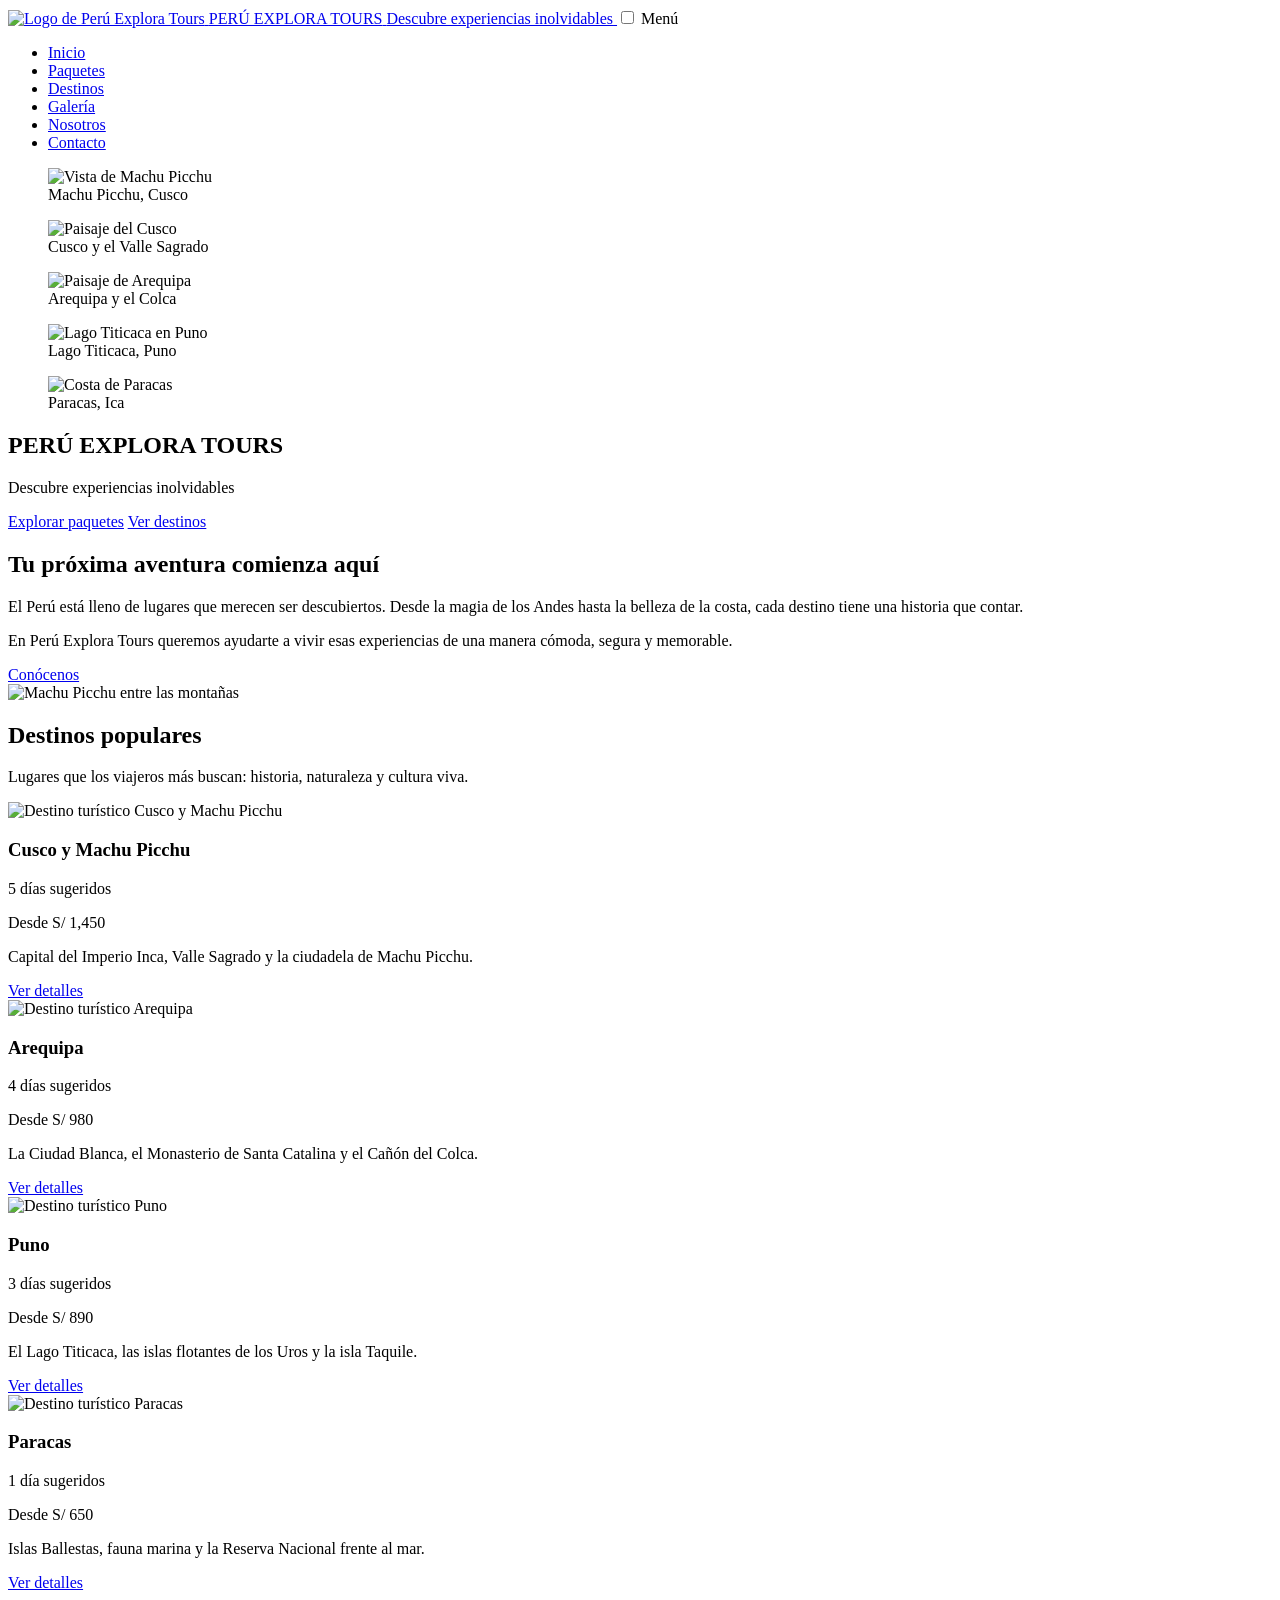
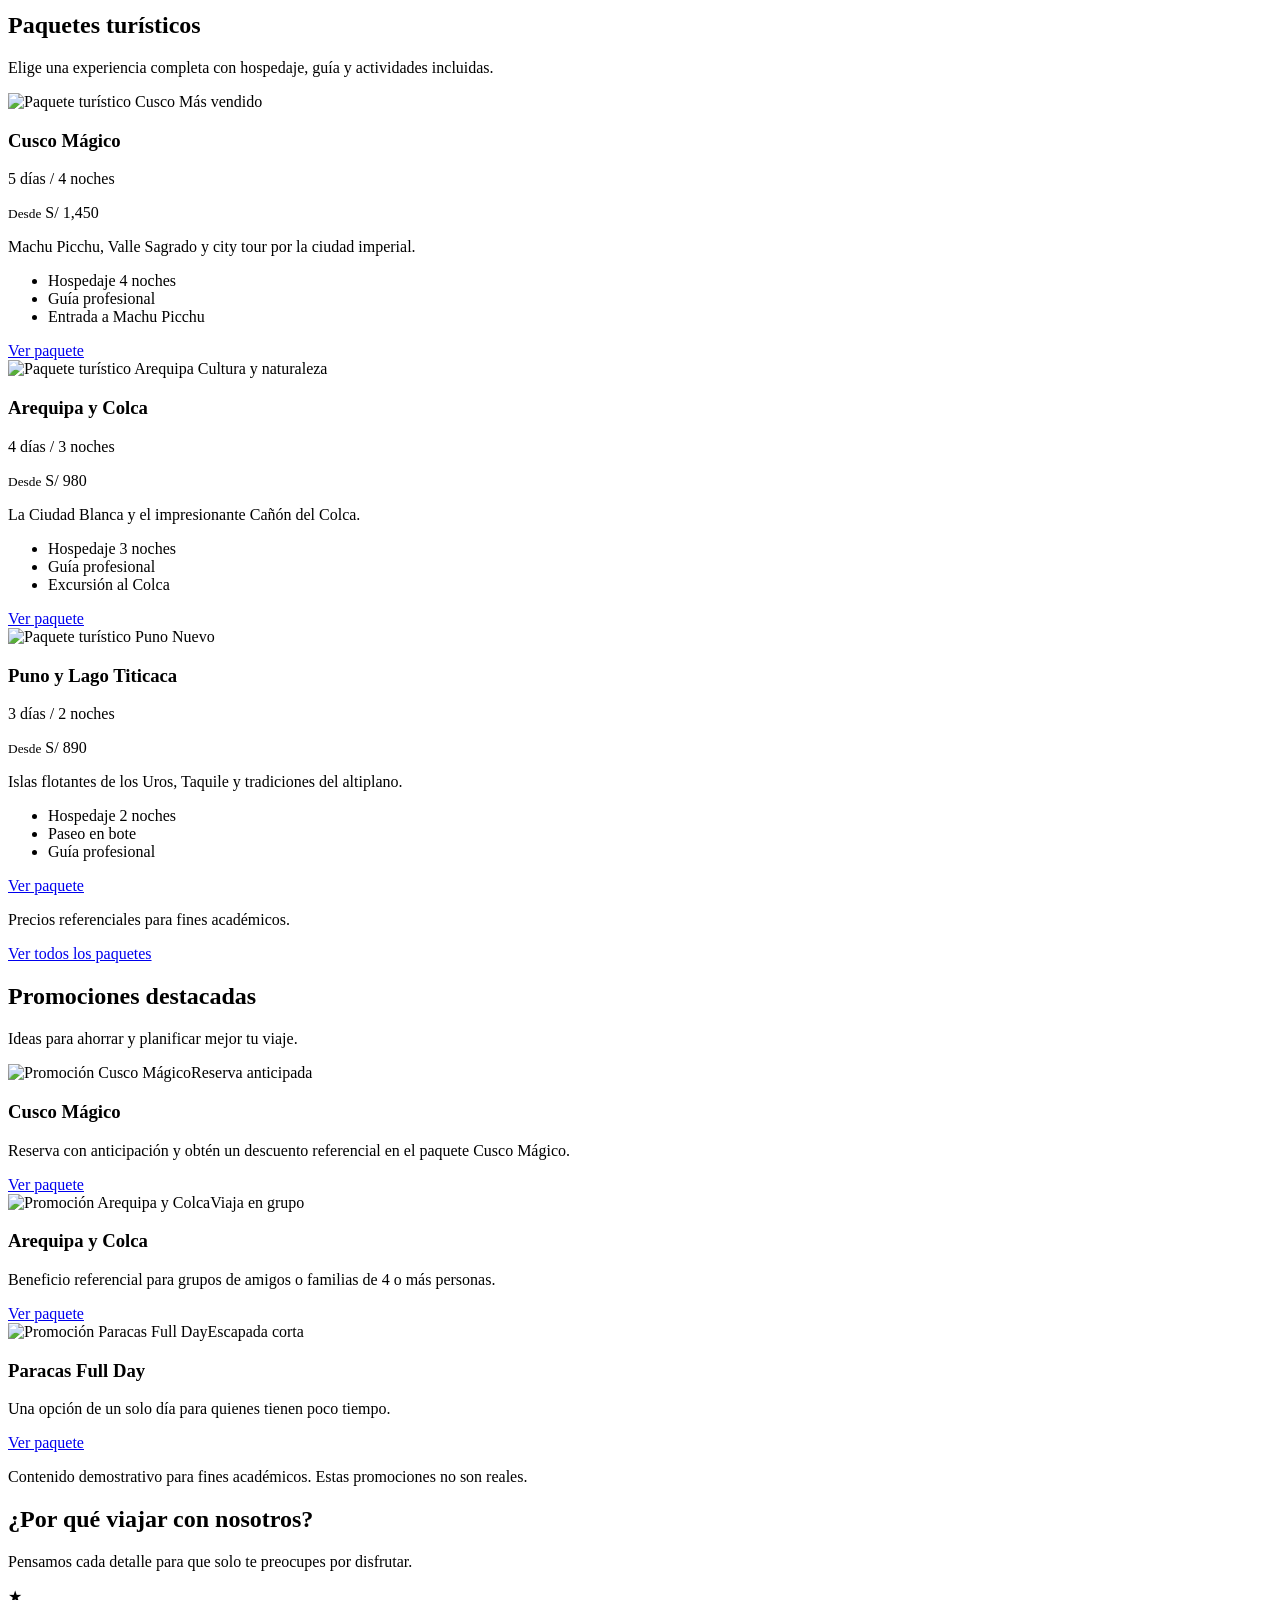
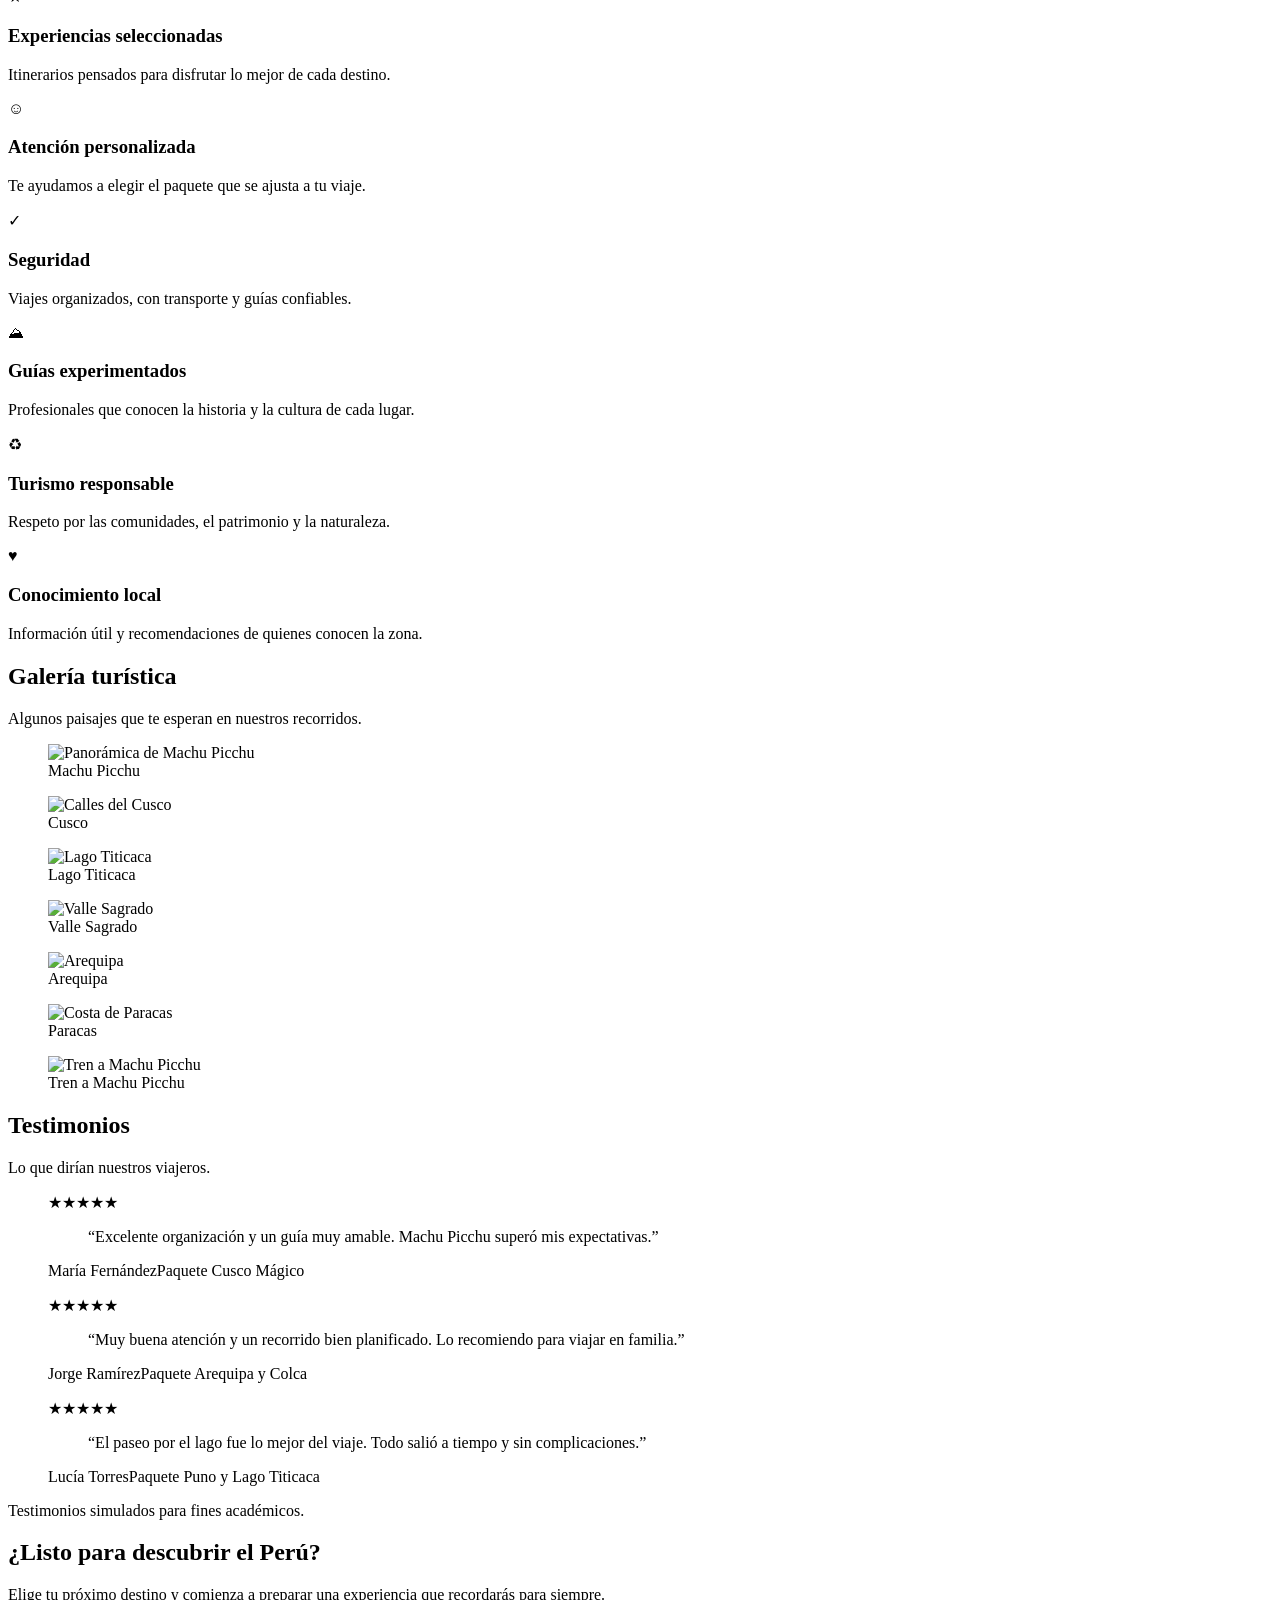
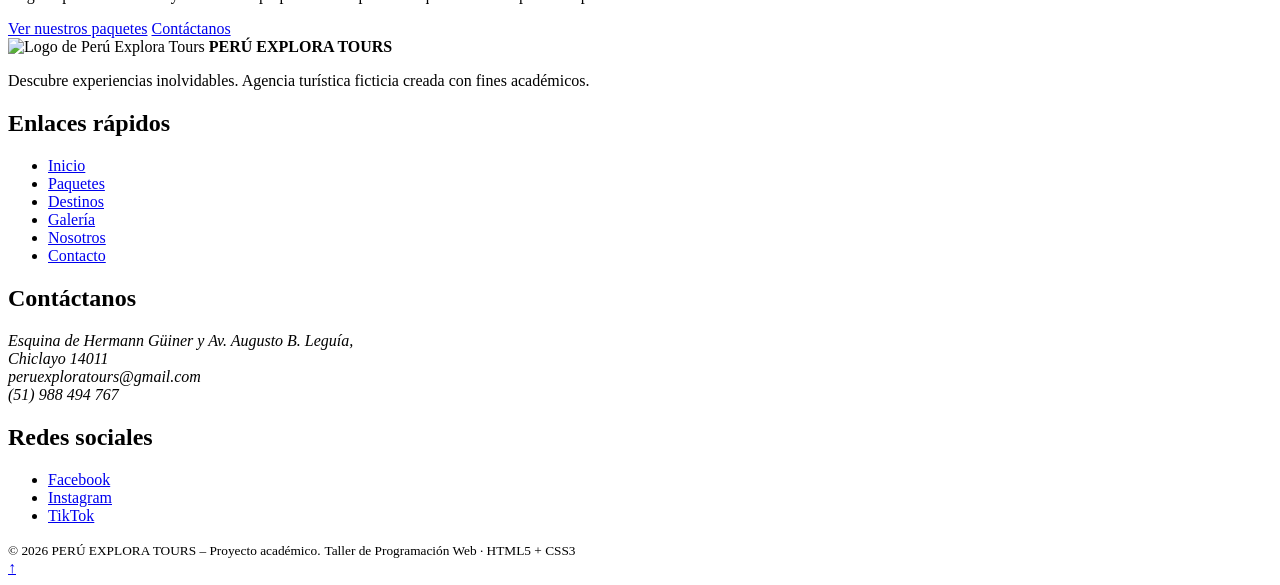
==== index.html @ a4c4a019 "Add files via upload" ====
<!DOCTYPE html>
<html lang="es">
<head>
    <meta charset="UTF-8">
    <meta name="viewport" content="width=device-width, initial-scale=1.0">
    <meta name="description" content="Perú Explora Tours - Descubre experiencias inolvidables.">
    <title>Inicio | Perú Explora Tours</title>
    <link rel="stylesheet" href="css/estilos.css">
    <script src="js/sesion.js"></script>
    <script src="js/interfaz.js"></script>
    <script src="js/slider.js" defer></script>
</head>
<body>

<header class="site-header" id="inicio">
    <div class="container header-bar">

        <a class="brand" href="index.html" aria-label="Perú Explora Tours - ir al inicio">
            <img src="images/logo.jpg" alt="Logo de Perú Explora Tours" width="58" height="58">
            <span class="brand-texto">
                <span class="brand-nombre">PERÚ EXPLORA TOURS</span>
                <span class="brand-lema">Descubre experiencias inolvidables</span>
            </span>
        </a>

        <input type="checkbox" id="menu-toggle" aria-label="Mostrar u ocultar el menú">
        <label class="menu-btn" for="menu-toggle"><span></span><span class="solo-lectores">Menú</span></label>

        <nav class="main-nav" aria-label="Navegación principal">
            <ul>
                    <li><a class="activo" href="index.html" aria-current="page">Inicio</a></li>
                    <li><a href="paquetes.html">Paquetes</a></li>
                    <li><a href="destinos.html">Destinos</a></li>
                    <li><a href="galeria.html">Galería</a></li>
                    <li><a href="nosotros.html">Nosotros</a></li>
                    <li><a href="contacto.html">Contacto</a></li>
            </ul>
        </nav>

    </div>
</header>

<main>

    <section class="slider" aria-label="Destinos turísticos del Perú">
            <figure class="slide">
                <img src="images/banner-machu-picchu.jpg" alt="Vista de Machu Picchu">
                <figcaption>Machu Picchu, Cusco</figcaption>
            </figure>
            <figure class="slide">
                <img src="images/paquete-cusco.jpg" alt="Paisaje del Cusco">
                <figcaption>Cusco y el Valle Sagrado</figcaption>
            </figure>
            <figure class="slide">
                <img src="images/paquete-arequipa.jpg" alt="Paisaje de Arequipa">
                <figcaption>Arequipa y el Colca</figcaption>
            </figure>
            <figure class="slide">
                <img src="images/paquete-puno.jpg" alt="Lago Titicaca en Puno">
                <figcaption>Lago Titicaca, Puno</figcaption>
            </figure>
            <figure class="slide">
                <img src="images/paquete-paracas.jpg" alt="Costa de Paracas">
                <figcaption>Paracas, Ica</figcaption>
            </figure>
        <div class="slider-texto">
            <h1>PERÚ EXPLORA TOURS</h1>
            <p>Descubre experiencias inolvidables</p>
            <div class="grupo-botones">
                <a class="btn" href="paquetes.html">Explorar paquetes</a>
                <a class="btn btn-claro" href="destinos.html">Ver destinos</a>
            </div>
        </div>
        <div class="puntos" aria-hidden="true"><span></span><span></span><span></span><span></span><span></span></div>
    </section>

    <section class="section section-claro">
        <div class="container intro">
            <div>
                <h2>Tu próxima aventura comienza aquí</h2>
                <p>El Perú está lleno de lugares que merecen ser descubiertos. Desde la magia de los Andes hasta la belleza de la costa, cada destino tiene una historia que contar.</p>
                <p>En Perú Explora Tours queremos ayudarte a vivir esas experiencias de una manera cómoda, segura y memorable.</p>
                <a class="btn btn-borde" href="nosotros.html">Conócenos</a>
            </div>
            <img src="images/paquete-cusco-1.jpg" alt="Machu Picchu entre las montañas" loading="lazy">
        </div>
    </section>

    <section class="section" id="destinos-populares">
        <div class="container">
            <h2 class="section-title">Destinos populares</h2>
            <p class="section-sub">Lugares que los viajeros más buscan: historia, naturaleza y cultura viva.</p>
            <div class="cards">
            <article class="card">
                <div class="card-img"><img src="images/paquete-cusco.jpg" alt="Destino turístico Cusco y Machu Picchu" loading="lazy"></div>
                <div class="card-content">
                    <h3>Cusco y Machu Picchu</h3>
                    <div class="card-datos"><span class="duracion">5 días sugeridos</span><p class="precio">Desde S/ 1,450</p></div>
                    <p>Capital del Imperio Inca, Valle Sagrado y la ciudadela de Machu Picchu.</p>
                    <a class="btn btn-borde" href="destinos.html#cusco">Ver detalles</a>
                </div>
            </article>
            <article class="card">
                <div class="card-img"><img src="images/paquete-arequipa.jpg" alt="Destino turístico Arequipa" loading="lazy"></div>
                <div class="card-content">
                    <h3>Arequipa</h3>
                    <div class="card-datos"><span class="duracion">4 días sugeridos</span><p class="precio">Desde S/ 980</p></div>
                    <p>La Ciudad Blanca, el Monasterio de Santa Catalina y el Cañón del Colca.</p>
                    <a class="btn btn-borde" href="destinos.html#arequipa">Ver detalles</a>
                </div>
            </article>
            <article class="card">
                <div class="card-img"><img src="images/paquete-puno.jpg" alt="Destino turístico Puno" loading="lazy"></div>
                <div class="card-content">
                    <h3>Puno</h3>
                    <div class="card-datos"><span class="duracion">3 días sugeridos</span><p class="precio">Desde S/ 890</p></div>
                    <p>El Lago Titicaca, las islas flotantes de los Uros y la isla Taquile.</p>
                    <a class="btn btn-borde" href="destinos.html#puno">Ver detalles</a>
                </div>
            </article>
            <article class="card">
                <div class="card-img"><img src="images/paquete-paracas.jpg" alt="Destino turístico Paracas" loading="lazy"></div>
                <div class="card-content">
                    <h3>Paracas</h3>
                    <div class="card-datos"><span class="duracion">1 día sugeridos</span><p class="precio">Desde S/ 650</p></div>
                    <p>Islas Ballestas, fauna marina y la Reserva Nacional frente al mar.</p>
                    <a class="btn btn-borde" href="destinos.html#paracas">Ver detalles</a>
                </div>
            </article>
            </div>
        </div>
    </section>

    <section class="section section-claro" id="paquetes-destacados">
        <div class="container">
            <h2 class="section-title">Paquetes turísticos</h2>
            <p class="section-sub">Elige una experiencia completa con hospedaje, guía y actividades incluidas.</p>
            <div class="cards">
            <article class="card">
                <div class="card-img">
                    <img src="images/paquete-cusco.jpg" alt="Paquete turístico Cusco" loading="lazy">
                    <span class="etiqueta">Más vendido</span>
                </div>
                <div class="card-content">
                    <h3>Cusco Mágico</h3>
                    <div class="card-datos">
                        <span class="duracion">5 días / 4 noches</span>
                        <p class="precio"><small>Desde</small> S/ 1,450</p>
                    </div>
                    <p>Machu Picchu, Valle Sagrado y city tour por la ciudad imperial.</p>
                    <ul class="servicios">
                        <li>Hospedaje 4 noches</li>
                        <li>Guía profesional</li>
                        <li>Entrada a Machu Picchu</li>
                    </ul>
                    <a class="btn" href="paquete-cusco.html">Ver paquete</a>
                </div>
            </article>
            <article class="card">
                <div class="card-img">
                    <img src="images/paquete-arequipa.jpg" alt="Paquete turístico Arequipa" loading="lazy">
                    <span class="etiqueta">Cultura y naturaleza</span>
                </div>
                <div class="card-content">
                    <h3>Arequipa y Colca</h3>
                    <div class="card-datos">
                        <span class="duracion">4 días / 3 noches</span>
                        <p class="precio"><small>Desde</small> S/ 980</p>
                    </div>
                    <p>La Ciudad Blanca y el impresionante Cañón del Colca.</p>
                    <ul class="servicios">
                        <li>Hospedaje 3 noches</li>
                        <li>Guía profesional</li>
                        <li>Excursión al Colca</li>
                    </ul>
                    <a class="btn" href="paquete-arequipa.html">Ver paquete</a>
                </div>
            </article>
            <article class="card">
                <div class="card-img">
                    <img src="images/paquete-puno.jpg" alt="Paquete turístico Puno" loading="lazy">
                    <span class="etiqueta">Nuevo</span>
                </div>
                <div class="card-content">
                    <h3>Puno y Lago Titicaca</h3>
                    <div class="card-datos">
                        <span class="duracion">3 días / 2 noches</span>
                        <p class="precio"><small>Desde</small> S/ 890</p>
                    </div>
                    <p>Islas flotantes de los Uros, Taquile y tradiciones del altiplano.</p>
                    <ul class="servicios">
                        <li>Hospedaje 2 noches</li>
                        <li>Paseo en bote</li>
                        <li>Guía profesional</li>
                    </ul>
                    <a class="btn" href="paquete-puno.html">Ver paquete</a>
                </div>
            </article>
            </div>
            <p class="aviso">Precios referenciales para fines académicos.</p>
            <p class="centrado"><a class="btn" href="paquetes.html">Ver todos los paquetes</a></p>
        </div>
    </section>

    <section class="section section-crema" id="promociones">
        <div class="container">
            <h2 class="section-title">Promociones destacadas</h2>
            <p class="section-sub">Ideas para ahorrar y planificar mejor tu viaje.</p>
            <div class="cards">
            <article class="card">
                <div class="card-img"><img src="images/paquete-cusco.jpg" alt="Promoción Cusco Mágico" loading="lazy"><span class="etiqueta">Reserva anticipada</span></div>
                <div class="card-content">
                    <h3>Cusco Mágico</h3>
                    <p>Reserva con anticipación y obtén un descuento referencial en el paquete Cusco Mágico.</p>
                    <a class="btn btn-borde" href="paquete-cusco.html">Ver paquete</a>
                </div>
            </article>
            <article class="card">
                <div class="card-img"><img src="images/paquete-arequipa.jpg" alt="Promoción Arequipa y Colca" loading="lazy"><span class="etiqueta">Viaja en grupo</span></div>
                <div class="card-content">
                    <h3>Arequipa y Colca</h3>
                    <p>Beneficio referencial para grupos de amigos o familias de 4 o más personas.</p>
                    <a class="btn btn-borde" href="paquete-arequipa.html">Ver paquete</a>
                </div>
            </article>
            <article class="card">
                <div class="card-img"><img src="images/paquete-paracas.jpg" alt="Promoción Paracas Full Day" loading="lazy"><span class="etiqueta">Escapada corta</span></div>
                <div class="card-content">
                    <h3>Paracas Full Day</h3>
                    <p>Una opción de un solo día para quienes tienen poco tiempo.</p>
                    <a class="btn btn-borde" href="paquete-paracas.html">Ver paquete</a>
                </div>
            </article>
            </div>
            <p class="aviso">Contenido demostrativo para fines académicos. Estas promociones no son reales.</p>
        </div>
    </section>

    <section class="section" id="beneficios">
        <div class="container">
            <h2 class="section-title">¿Por qué viajar con nosotros?</h2>
            <p class="section-sub">Pensamos cada detalle para que solo te preocupes por disfrutar.</p>
            <div class="beneficios">
            <article class="beneficio">
                <div class="beneficio-icono" aria-hidden="true">★</div>
                <h3>Experiencias seleccionadas</h3>
                <p>Itinerarios pensados para disfrutar lo mejor de cada destino.</p>
            </article>
            <article class="beneficio">
                <div class="beneficio-icono" aria-hidden="true">☺</div>
                <h3>Atención personalizada</h3>
                <p>Te ayudamos a elegir el paquete que se ajusta a tu viaje.</p>
            </article>
            <article class="beneficio">
                <div class="beneficio-icono" aria-hidden="true">✓</div>
                <h3>Seguridad</h3>
                <p>Viajes organizados, con transporte y guías confiables.</p>
            </article>
            <article class="beneficio">
                <div class="beneficio-icono" aria-hidden="true">⛰</div>
                <h3>Guías experimentados</h3>
                <p>Profesionales que conocen la historia y la cultura de cada lugar.</p>
            </article>
            <article class="beneficio">
                <div class="beneficio-icono" aria-hidden="true">♻</div>
                <h3>Turismo responsable</h3>
                <p>Respeto por las comunidades, el patrimonio y la naturaleza.</p>
            </article>
            <article class="beneficio">
                <div class="beneficio-icono" aria-hidden="true">♥</div>
                <h3>Conocimiento local</h3>
                <p>Información útil y recomendaciones de quienes conocen la zona.</p>
            </article>
            </div>
        </div>
    </section>

    <section class="section section-claro" id="galeria">
        <div class="container">
            <h2 class="section-title">Galería turística</h2>
            <p class="section-sub">Algunos paisajes que te esperan en nuestros recorridos.</p>
            <div class="galeria">
            <figure class="grande">
                <img src="images/banner-machu-picchu.jpg" alt="Panorámica de Machu Picchu" loading="lazy">
                <figcaption>Machu Picchu</figcaption>
            </figure>
            <figure>
                <img src="images/paquete-cusco-2.jpg" alt="Calles del Cusco" loading="lazy">
                <figcaption>Cusco</figcaption>
            </figure>
            <figure>
                <img src="images/paquete-puno.jpg" alt="Lago Titicaca" loading="lazy">
                <figcaption>Lago Titicaca</figcaption>
            </figure>
            <figure>
                <img src="images/paquete-cusco-3.jpg" alt="Valle Sagrado" loading="lazy">
                <figcaption>Valle Sagrado</figcaption>
            </figure>
            <figure>
                <img src="images/paquete-arequipa.jpg" alt="Arequipa" loading="lazy">
                <figcaption>Arequipa</figcaption>
            </figure>
            <figure>
                <img src="images/paquete-paracas.jpg" alt="Costa de Paracas" loading="lazy">
                <figcaption>Paracas</figcaption>
            </figure>
            <figure>
                <img src="images/paquete-cusco-4.jpg" alt="Tren a Machu Picchu" loading="lazy">
                <figcaption>Tren a Machu Picchu</figcaption>
            </figure>
            </div>
        </div>
    </section>

    <section class="section section-crema" id="testimonios">
        <div class="container">
            <h2 class="section-title">Testimonios</h2>
            <p class="section-sub">Lo que dirían nuestros viajeros.</p>
            <div class="testimonios">
            <figure class="testimonio">
                <div>
                    <p class="estrellas" aria-label="5 estrellas">★★★★★</p>
                    <blockquote><p>“Excelente organización y un guía muy amable. Machu Picchu superó mis expectativas.”</p></blockquote>
                </div>
                <figcaption>María Fernández<span>Paquete Cusco Mágico</span></figcaption>
            </figure>
            <figure class="testimonio">
                <div>
                    <p class="estrellas" aria-label="5 estrellas">★★★★★</p>
                    <blockquote><p>“Muy buena atención y un recorrido bien planificado. Lo recomiendo para viajar en familia.”</p></blockquote>
                </div>
                <figcaption>Jorge Ramírez<span>Paquete Arequipa y Colca</span></figcaption>
            </figure>
            <figure class="testimonio">
                <div>
                    <p class="estrellas" aria-label="5 estrellas">★★★★★</p>
                    <blockquote><p>“El paseo por el lago fue lo mejor del viaje. Todo salió a tiempo y sin complicaciones.”</p></blockquote>
                </div>
                <figcaption>Lucía Torres<span>Paquete Puno y Lago Titicaca</span></figcaption>
            </figure>
            </div>
            <p class="aviso">Testimonios simulados para fines académicos.</p>
        </div>
    </section>

    <section class="section cta">
        <div class="container">
            <h2>¿Listo para descubrir el Perú?</h2>
            <p>Elige tu próximo destino y comienza a preparar una experiencia que recordarás para siempre.</p>
            <div class="grupo-botones">
                <a class="btn" href="paquetes.html">Ver nuestros paquetes</a>
                <a class="btn btn-claro" href="contacto.html">Contáctanos</a>
            </div>
        </div>
    </section>
</main>

<footer class="site-footer">
    <div class="container footer-grid">

        <div>
            <div class="footer-logo">
                <img src="images/logo.jpg" alt="Logo de Perú Explora Tours" width="48" height="48">
                <strong>PERÚ EXPLORA TOURS</strong>
            </div>
            <p>Descubre experiencias inolvidables. Agencia turística ficticia creada con fines académicos.</p>
        </div>

        <div>
            <h2>Enlaces rápidos</h2>
            <ul>
                <li><a href="index.html">Inicio</a></li>
                <li><a href="paquetes.html">Paquetes</a></li>
                <li><a href="destinos.html">Destinos</a></li>
                <li><a href="galeria.html">Galería</a></li>
                <li><a href="nosotros.html">Nosotros</a></li>
                <li><a href="contacto.html">Contacto</a></li>
            </ul>
        </div>

        <div>
            <h2>Contáctanos</h2>
            <address>
                Esquina de Hermann Güiner y Av. Augusto B. Leguía,<br>
                Chiclayo 14011<br>
                peruexploratours@gmail.com<br>
                (51) 988 494 767
            </address>
        </div>

        <div>
            <h2>Redes sociales</h2>
            <ul>
                <li><a href="https://www.facebook.com/" target="_blank" rel="noopener noreferrer">Facebook</a></li>
                <li><a href="https://www.instagram.com/" target="_blank" rel="noopener noreferrer">Instagram</a></li>
                <li><a href="https://www.tiktok.com/" target="_blank" rel="noopener noreferrer">TikTok</a></li>
            </ul>
        </div>

    </div>

    <div class="container copyright">
        <small>&copy; 2026 PERÚ EXPLORA TOURS &ndash; Proyecto académico.</small>
        <small>Taller de Programación Web &middot; HTML5 + CSS3</small>
    </div>
</footer>

<a class="volver-arriba" href="#inicio" aria-label="Volver arriba">&uarr;</a>

</body>
</html>
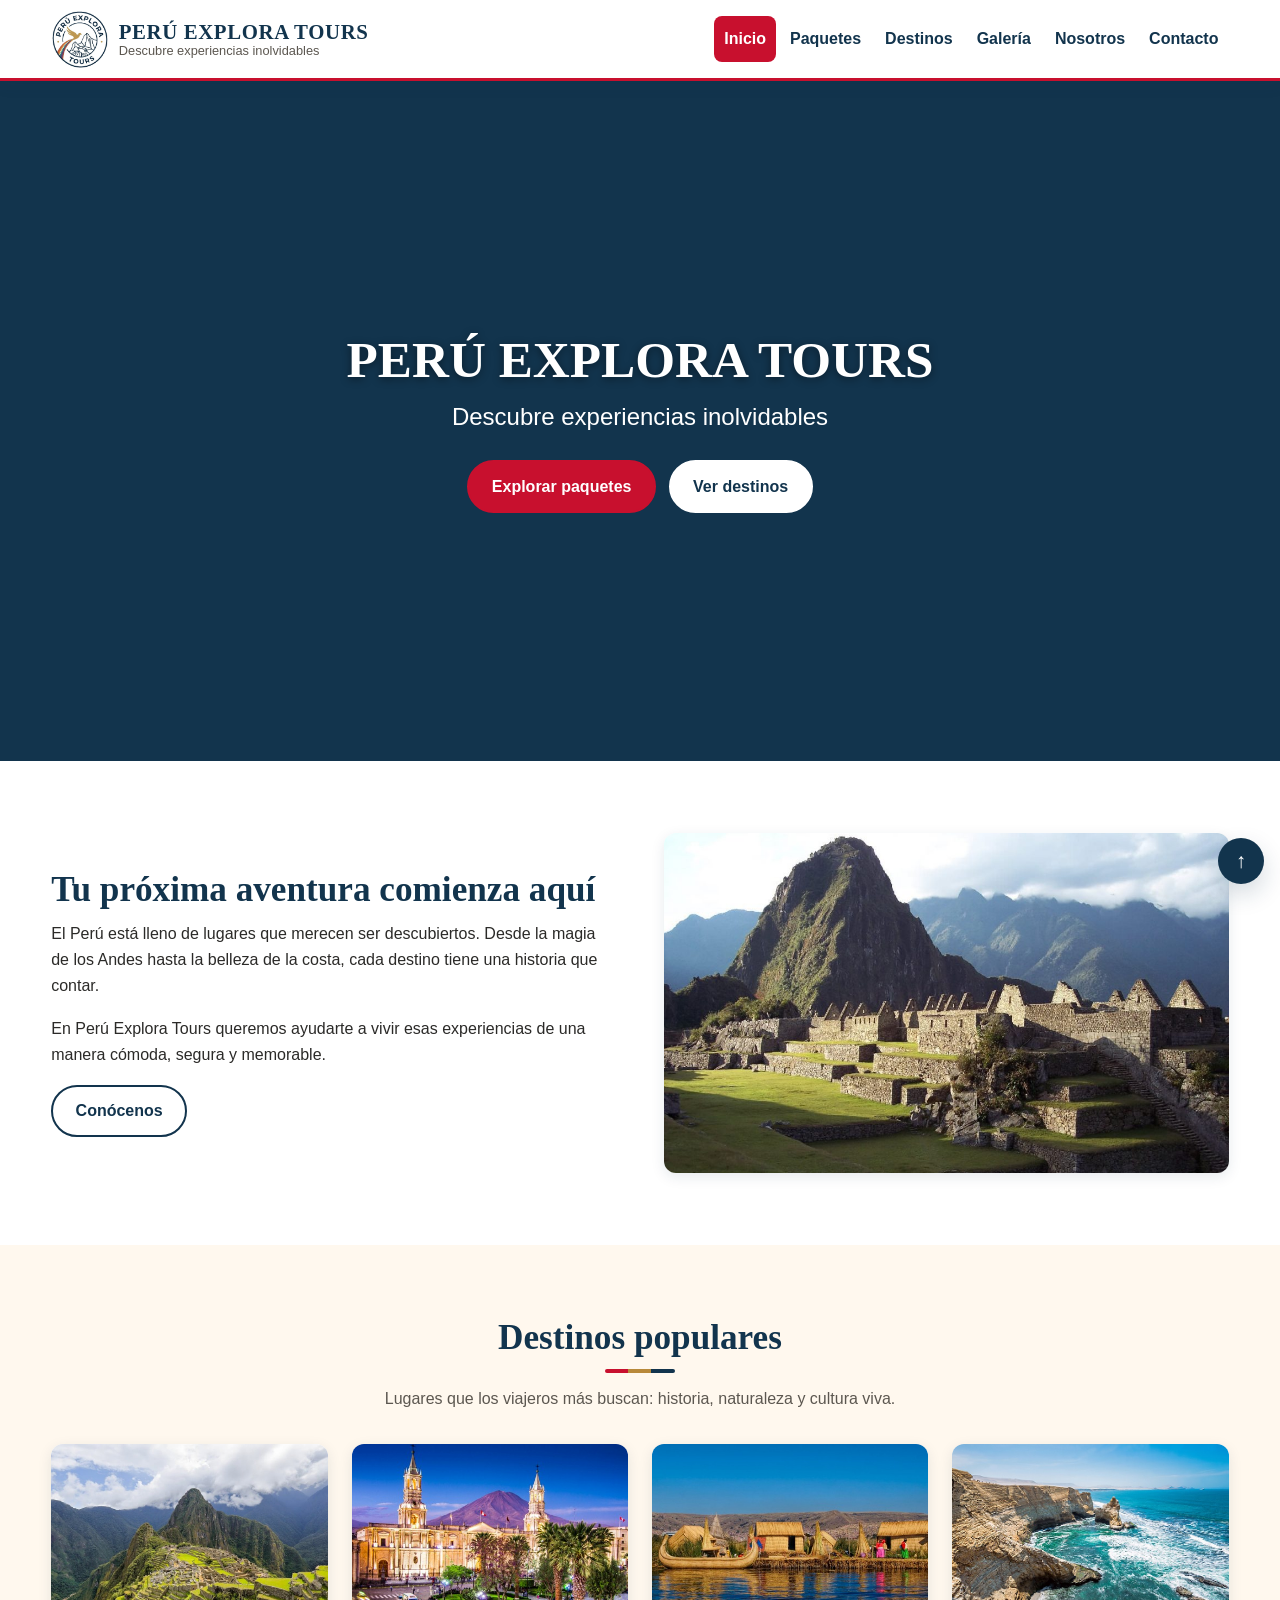
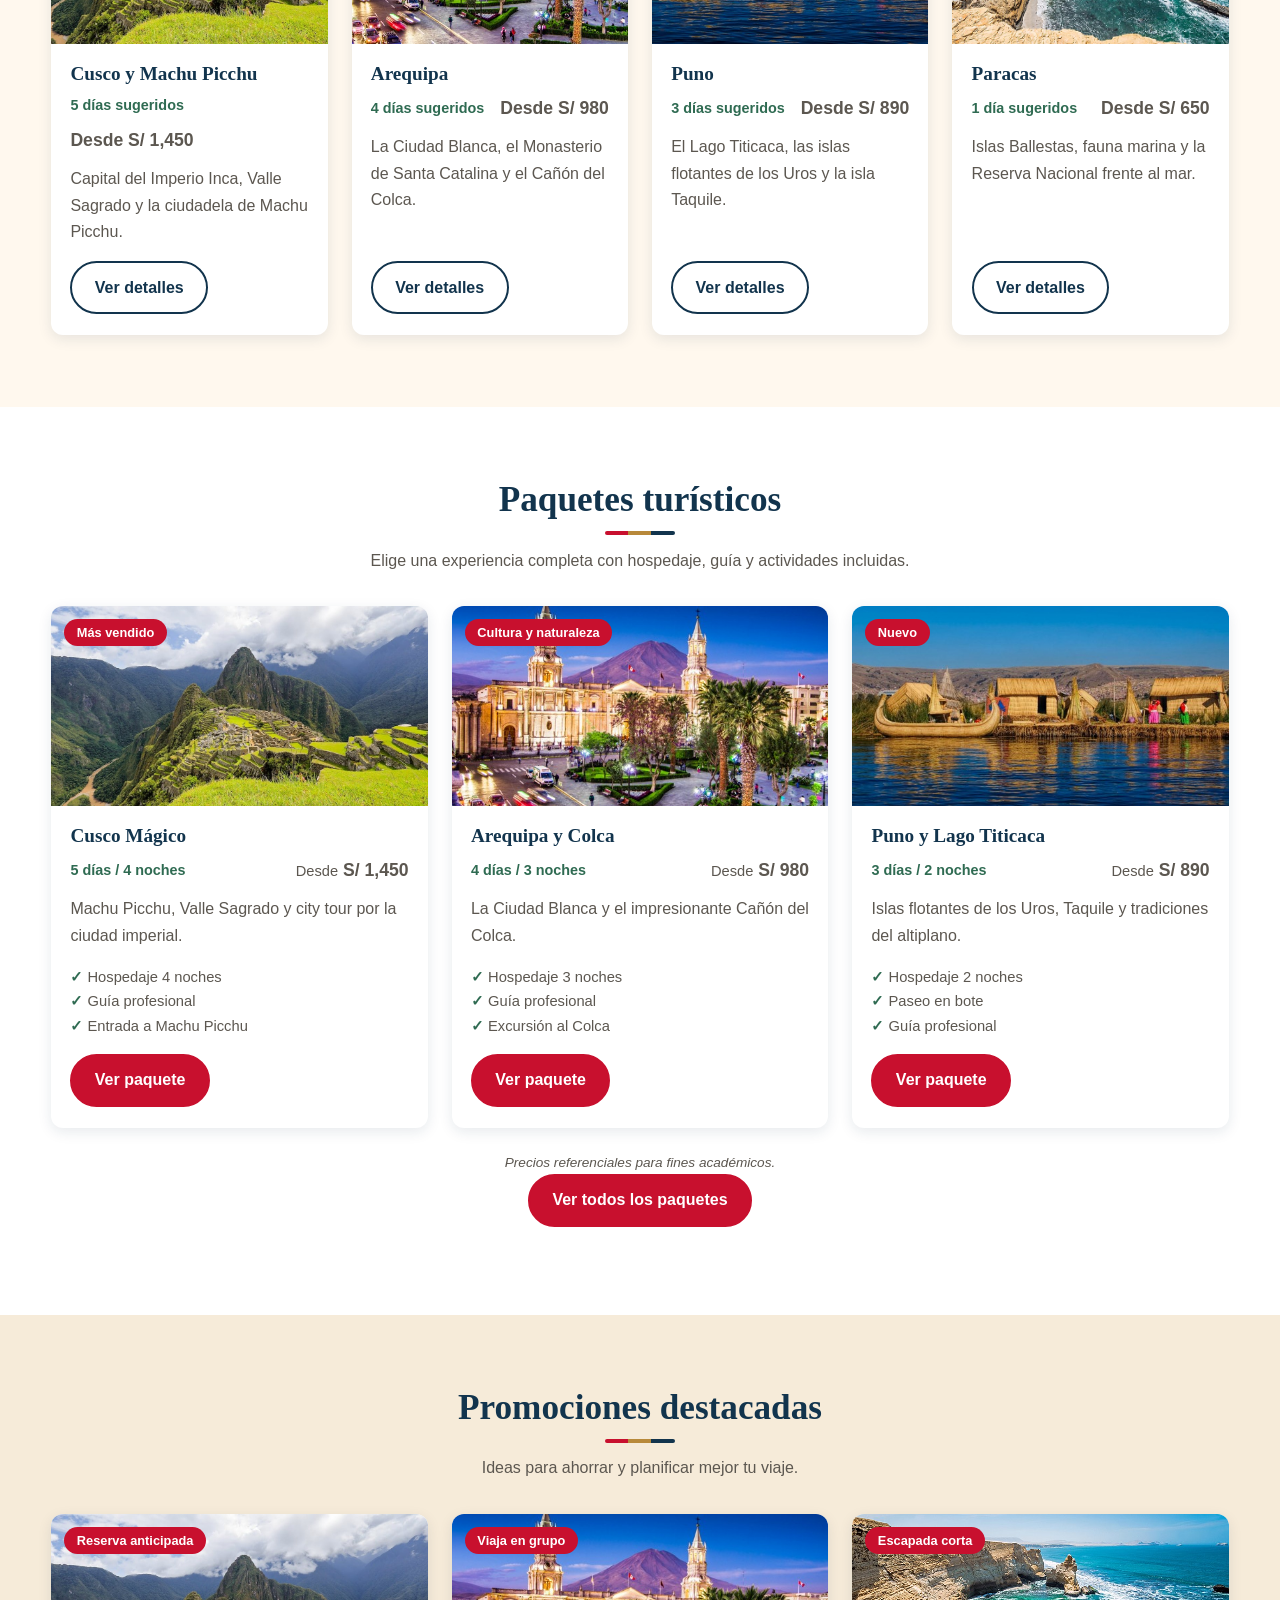
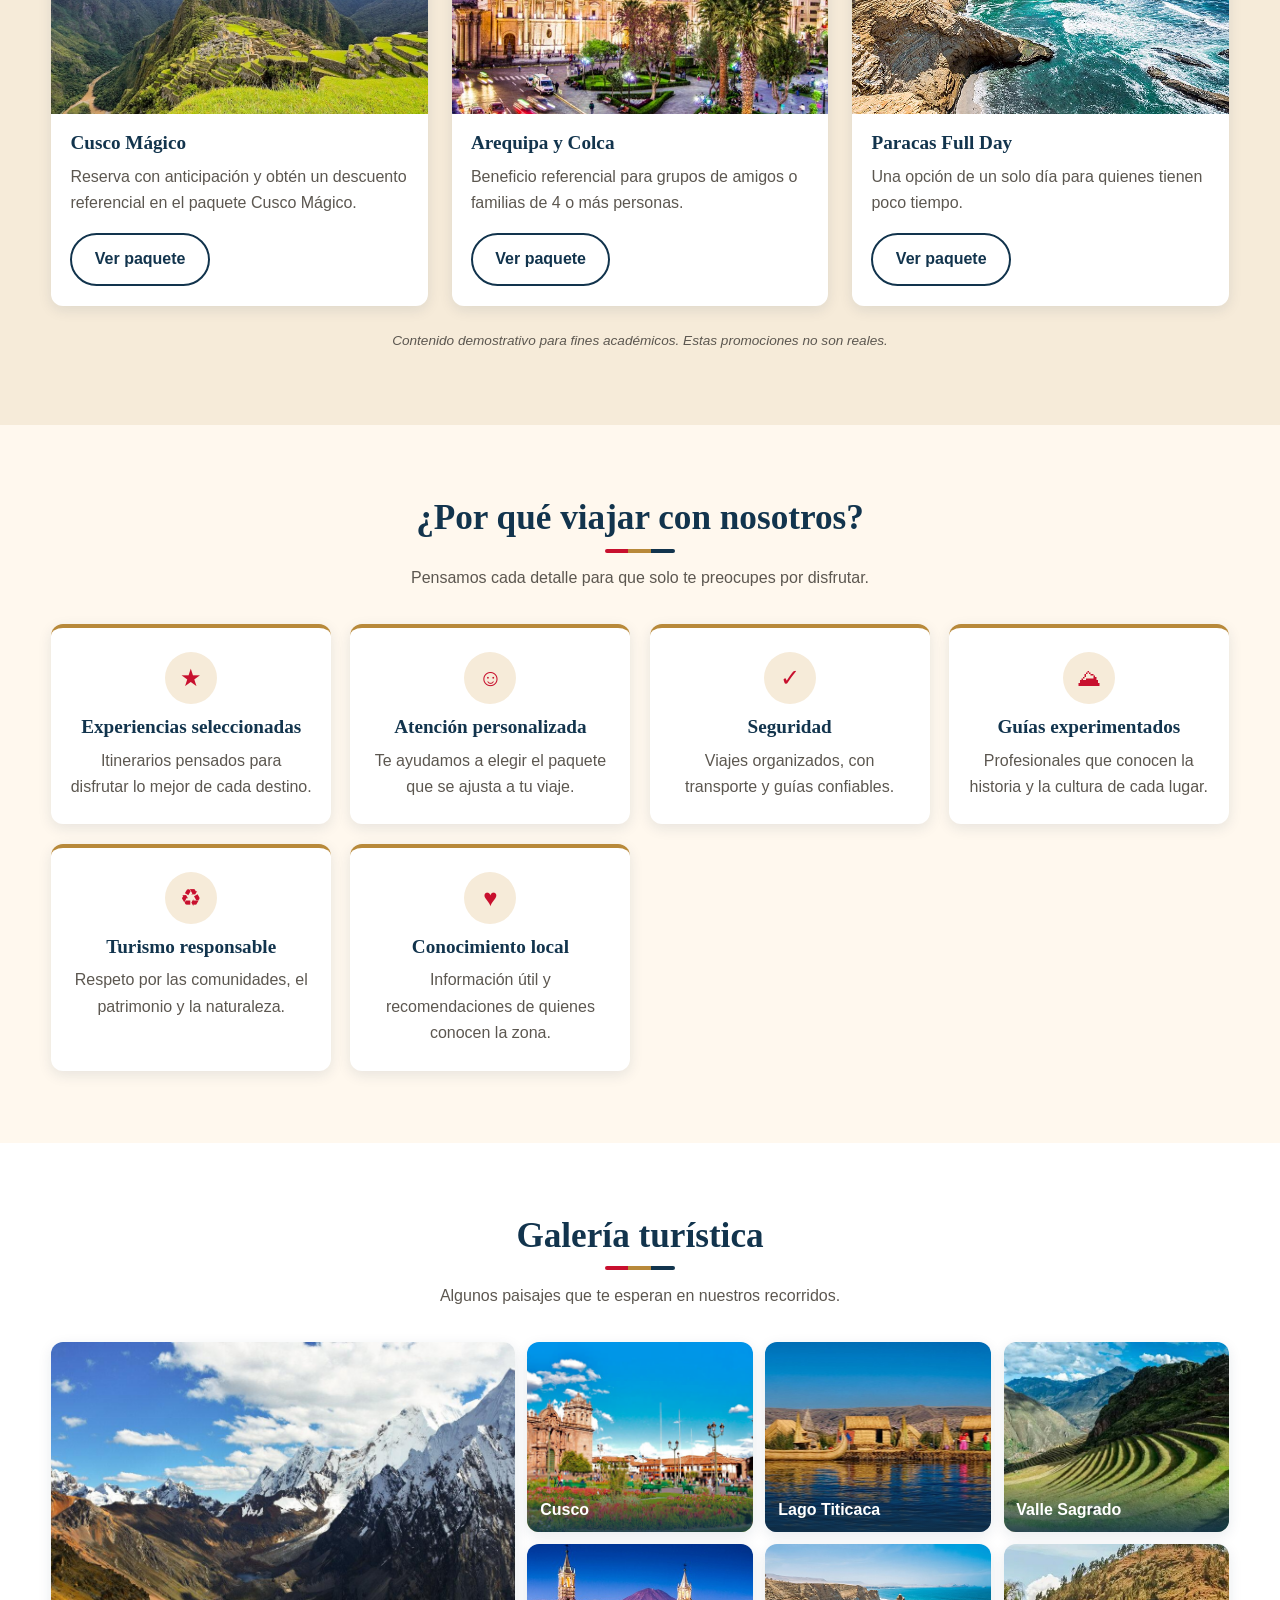
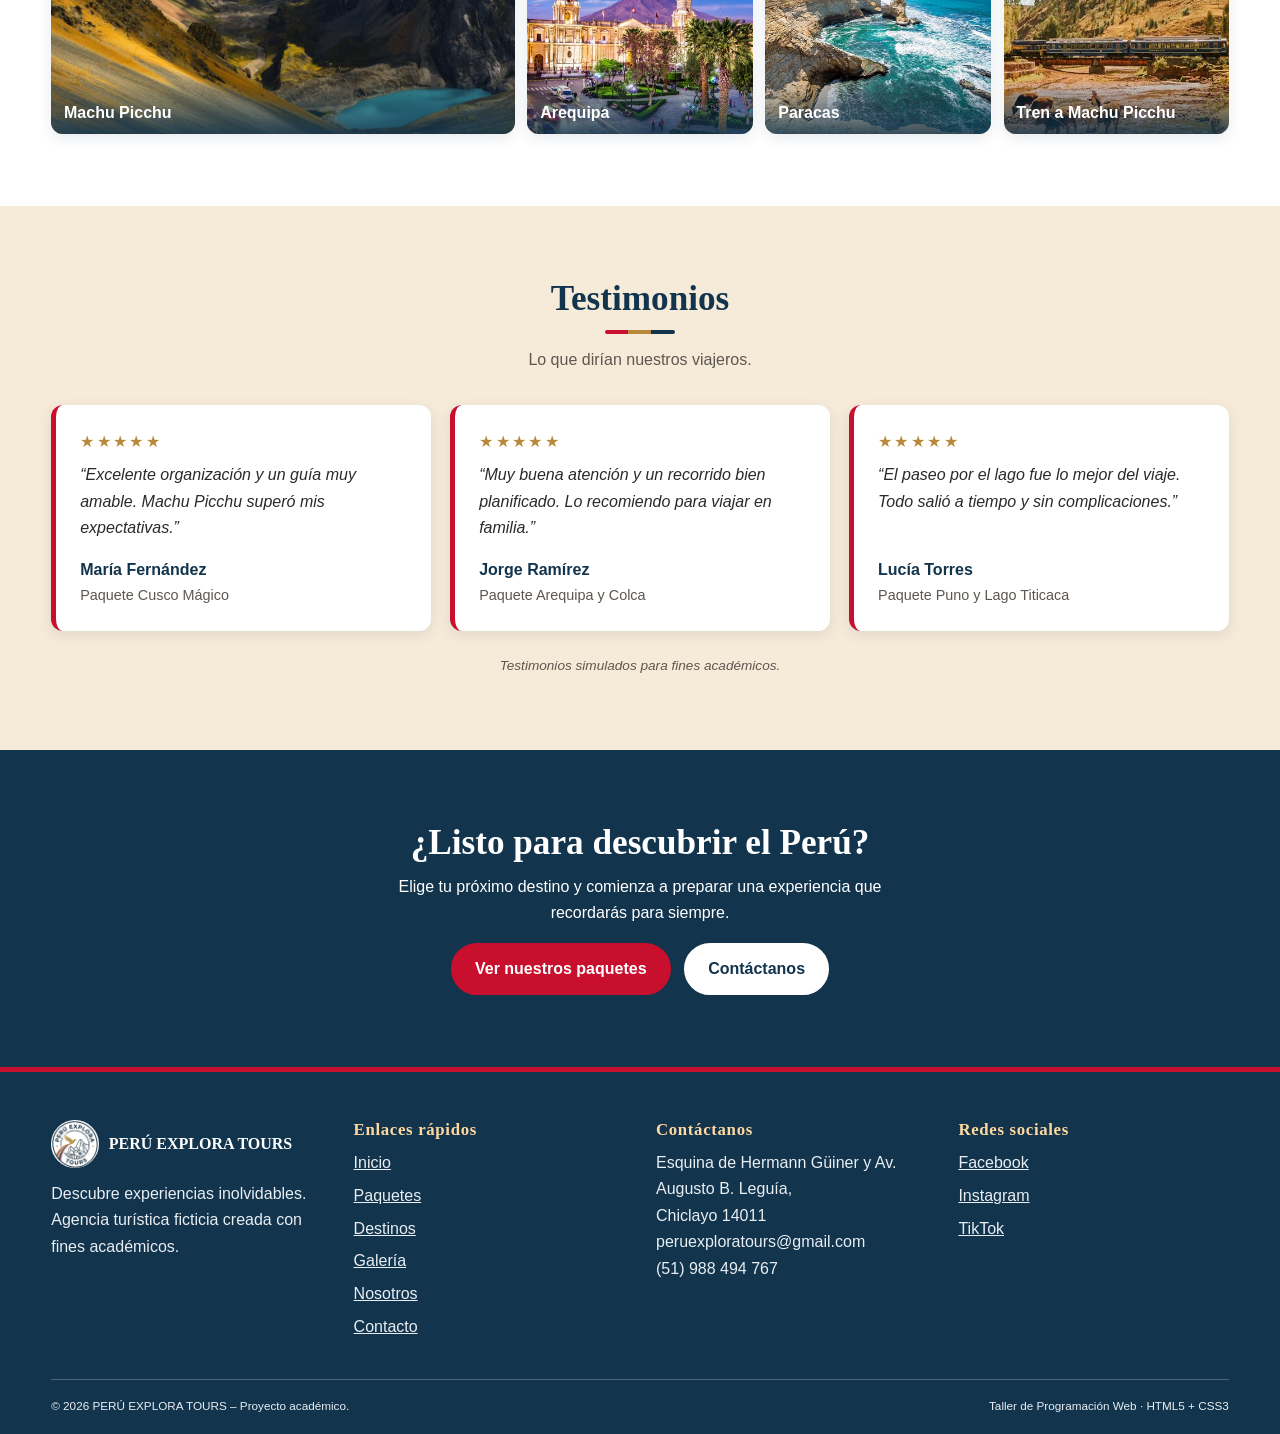
==== commit 7ec7faa2: "Add files via upload" ====
--- a/index.html
+++ b/index.html
@@ -391,9 +391,9 @@
         <div>
             <h2>Redes sociales</h2>
             <ul>
-                <li><a href="https://www.facebook.com/" target="_blank" rel="noopener noreferrer">Facebook</a></li>
-                <li><a href="https://www.instagram.com/" target="_blank" rel="noopener noreferrer">Instagram</a></li>
-                <li><a href="https://www.tiktok.com/" target="_blank" rel="noopener noreferrer">TikTok</a></li>
+                <li><a href="https://www.facebook.com/share/1FrJDhEqK4/" target="_blank" rel="noopener noreferrer">Facebook</a></li>
+                <li><a href="https://www.instagram.com/peruexploratours?avpt=MWdseGxvdG8yeDJudw==" target="_blank" rel="noopener noreferrer">Instagram</a></li>
+                <li><a href="https://www.tiktok.com/@peruexploratours?is_from_webapp=1&sender_device=pc" target="_blank" rel="noopener noreferrer">TikTok</a></li>
             </ul>
         </div>
 
--- a/css/estilos.css
+++ b/css/estilos.css
@@ -0,0 +1,858 @@
+:root {
+    --rojo: #C8102E;
+    --rojo-osc: #9E0C24;
+    --azul: #12344D;
+    --oro: #B8893A;
+    --verde: #2F6B52;
+    --crema: #FFF8EE;
+    --crema-2: #F6EBD9;
+    --blanco: #FFFFFF;
+    --texto: #2B2A28;
+    --texto-suave: #5C5750;
+    --borde: #E4D8C3;
+
+    --sombra: 0 4px 14px rgba(18, 52, 77, 0.10);
+    --sombra-fuerte: 0 10px 24px rgba(18, 52, 77, 0.18);
+    --radio: 12px;
+    --radio-sm: 8px;
+
+    --fuente-titulos: Georgia, "Times New Roman", serif;
+    --fuente-texto: "Segoe UI", Roboto, Arial, sans-serif;
+    --alto-header: 64px;
+}
+
+*, *::before, *::after { box-sizing: border-box; }
+
+html { scroll-behavior: smooth; scroll-padding-top: calc(var(--alto-header) + 10px); }
+
+body {
+    margin: 0;
+    font-family: var(--fuente-texto);
+    line-height: 1.65;
+    color: var(--texto);
+    background: var(--crema);
+    overflow-x: hidden;
+}
+
+h1, h2, h3 {
+    font-family: var(--fuente-titulos);
+    color: var(--azul);
+    line-height: 1.2;
+    margin: 0 0 0.6rem;
+}
+h1 { font-size: clamp(1.9rem, 6vw, 3.2rem); }
+h2 { font-size: clamp(1.5rem, 4vw, 2.2rem); }
+h3 { font-size: 1.2rem; }
+p  { margin: 0 0 1rem; }
+
+a { color: var(--rojo); }
+a:hover { color: var(--rojo-osc); }
+
+img { max-width: 100%; height: auto; display: block; }
+
+.container { width: min(92%, 1200px); margin-inline: auto; }
+
+.solo-lectores {
+    position: absolute; width: 1px; height: 1px;
+    overflow: hidden; clip: rect(0 0 0 0); white-space: nowrap;
+}
+
+.btn {
+    display: inline-block;
+    background: var(--rojo);
+    color: var(--blanco);
+    padding: 0.7rem 1.4rem;
+    border: 2px solid var(--rojo);
+    border-radius: 999px;
+    font: inherit;
+    font-weight: 700;
+    text-decoration: none;
+    cursor: pointer;
+}
+.btn:hover { background: var(--rojo-osc); border-color: var(--rojo-osc); color: var(--blanco); }
+.btn-borde { background: transparent; color: var(--azul); border-color: var(--azul); }
+.btn-borde:hover { background: var(--azul); border-color: var(--azul); color: var(--blanco); }
+.btn-claro { background: var(--blanco); color: var(--azul); border-color: var(--blanco); }
+.btn-claro:hover { background: var(--crema-2); border-color: var(--crema-2); color: var(--azul); }
+.grupo-botones { display: flex; flex-wrap: wrap; gap: 0.8rem; }
+
+:focus-visible { outline: 3px solid var(--oro); outline-offset: 2px; }
+
+.site-header {
+    position: sticky;
+    top: 0;
+    z-index: 100;
+    background: var(--blanco);
+    border-bottom: 3px solid var(--rojo);
+    box-shadow: var(--sombra);
+}
+
+.header-bar {
+    display: flex;
+    flex-wrap: wrap;
+    align-items: center;
+    justify-content: space-between;
+    gap: 0.4rem;
+    min-height: var(--alto-header);
+    padding: 0.3rem 0;
+}
+
+.brand {
+    display: flex;
+    align-items: center;
+    gap: 0.6rem;
+    text-decoration: none;
+    min-width: 0;
+}
+.brand img { width: 46px; height: 46px; border-radius: 50%; }
+.brand-texto { display: flex; flex-direction: column; line-height: 1.15; }
+.brand-nombre {
+    font-family: var(--fuente-titulos);
+    font-weight: 700;
+    color: var(--azul);
+    font-size: clamp(0.95rem, 4.2vw, 1.3rem);
+    letter-spacing: 0.03em;
+}
+.brand-lema { display: none; font-size: 0.8rem; color: var(--texto-suave); }
+
+#menu-toggle {
+    position: absolute; opacity: 0; width: 1px; height: 1px;
+}
+.menu-btn {
+    display: flex; align-items: center; justify-content: center;
+    width: 44px; height: 44px;
+    border: 2px solid var(--azul);
+    border-radius: var(--radio-sm);
+    cursor: pointer;
+}
+
+.menu-btn > span:first-child,
+.menu-btn > span:first-child::before,
+.menu-btn > span:first-child::after {
+    display: block;
+    width: 22px;
+    height: 3px;
+    background: var(--azul);
+    border-radius: 2px;
+    position: relative;
+    transition: transform 0.25s ease, background-color 0.25s ease;
+}
+
+.menu-btn > span:first-child::before,
+.menu-btn > span:first-child::after {
+    content: "";
+    position: absolute;
+    left: 0;
+}
+
+.menu-btn > span:first-child::before {
+    top: -7px;
+}
+
+.menu-btn > span:first-child::after {
+    top: 7px;
+}
+
+.menu-btn.abierto > span:first-child {
+    background: transparent;
+}
+
+.menu-btn.abierto > span:first-child::before {
+    transform: translateY(7px) rotate(45deg);
+}
+
+.menu-btn.abierto > span:first-child::after {
+    transform: translateY(-7px) rotate(-45deg);
+}
+
+.main-nav { display: none; width: 100%; order: 3; }
+.main-nav.abierto { display: block; animation: aparecer 0.3s ease; }
+
+.main-nav ul { list-style: none; margin: 0; padding: 0 0 0.5rem; display: flex; flex-direction: column; }
+.main-nav a {
+    display: block;
+    padding: 0.7rem 0.5rem;
+    color: var(--azul);
+    font-weight: 600;
+    text-decoration: none;
+    border-bottom: 1px solid var(--borde);
+}
+.main-nav a:hover { color: var(--rojo); }
+.main-nav a.activo { color: var(--rojo); box-shadow: inset 0 -3px 0 var(--rojo); }
+
+@media (min-width: 1200px) {
+    :root { --alto-header: 78px; }
+    .brand img { width: 58px; height: 58px; }
+    .brand-lema { display: block; }
+    .menu-btn { display: none; }
+    .main-nav { display: block; width: auto; order: 0; }
+    .main-nav ul { flex-direction: row; gap: 0.2rem; padding: 0; }
+    .main-nav a { border: 0; border-radius: var(--radio-sm); padding: 0.6rem 0.9rem; }
+    .main-nav a:hover { background: var(--crema-2); }
+    .main-nav a.activo { background: var(--rojo); color: var(--blanco); box-shadow: none; }
+}
+
+.slider {
+    position: relative;
+    height: clamp(420px, 78vh, 680px);
+    overflow: hidden;
+    background: var(--azul);
+}
+.slide { position: absolute; inset: 0; margin: 0; opacity: 0; transition: opacity 0.8s ease; }
+.slide img { width: 100%; height: 100%; object-fit: cover; }
+.slide figcaption {
+    position: absolute; right: 4%; bottom: 3.2rem; z-index: 1;
+    background: rgba(18, 52, 77, 0.85);
+    color: var(--blanco);
+    padding: 0.3rem 0.9rem;
+    border-radius: 999px;
+    font-size: 0.9rem;
+}
+.slide::after {
+    content: ""; position: absolute; inset: 0;
+    background: linear-gradient(rgba(18,52,77,0.45), rgba(18,52,77,0.65));
+}
+.slider-texto {
+    position: absolute; inset: 0; z-index: 2;
+    display: flex; flex-direction: column; align-items: center; justify-content: center;
+    text-align: center; color: var(--blanco);
+    padding: 1rem 5%;
+}
+.slider-texto h1 { color: var(--blanco); text-shadow: 0 2px 8px rgba(0,0,0,0.45); margin-bottom: 0.4rem; }
+.slider-texto p { font-size: clamp(1.05rem, 3.5vw, 1.5rem); margin-bottom: 1.5rem; }
+.slider-texto .grupo-botones { justify-content: center; }
+
+.puntos {
+    position: absolute; z-index: 3; left: 0; right: 0; bottom: 1rem;
+    display: flex; justify-content: center; gap: 0.6rem;
+}
+
+.page-banner {
+    background: linear-gradient(rgba(18,52,77,0.55), rgba(18,52,77,0.7)), var(--img) center / cover;
+    color: var(--blanco);
+    text-align: center;
+    padding: clamp(2.5rem, 9vw, 5rem) 0;
+}
+.page-banner h1 { color: var(--blanco); text-shadow: 0 2px 8px rgba(0,0,0,0.4); }
+.page-banner p  { font-size: 1.1rem; margin: 0; }
+.banner-machu    { --img: url("../images/banner-machu-picchu.jpg"); }
+.banner-cusco    { --img: url("../images/paquete-cusco.jpg"); }
+.banner-arequipa { --img: url("../images/paquete-arequipa.jpg"); }
+.banner-puno     { --img: url("../images/paquete-puno.jpg"); }
+.banner-paracas  { --img: url("../images/paquete-paracas.jpg"); }
+.banner-nosotros { --img: url("../images/paquete-cusco-1.jpg"); }
+
+.breadcrumb { background: var(--crema-2); font-size: 0.9rem; }
+.breadcrumb ol {
+    list-style: none; margin: 0; padding: 0.6rem 0;
+    display: flex; flex-wrap: wrap; gap: 0.4rem;
+}
+.breadcrumb li + li::before { content: ">"; margin-right: 0.4rem; color: var(--texto-suave); }
+.breadcrumb [aria-current] { color: var(--texto-suave); }
+
+.section { padding: clamp(2.5rem, 7vw, 4.5rem) 0; }
+.section-claro { background: var(--blanco); }
+.section-crema { background: var(--crema-2); }
+.section-title { text-align: center; margin-bottom: 0.4rem; }
+.section-title::after {
+    content: ""; display: block; width: 70px; height: 4px; margin: 0.6rem auto 0;
+    background: linear-gradient(90deg, var(--rojo) 33%, var(--oro) 33% 66%, var(--azul) 66%);
+    border-radius: 2px;
+}
+.section-sub { text-align: center; color: var(--texto-suave); max-width: 650px; margin: 0.8rem auto 2rem; }
+.aviso {
+    font-size: 0.85rem; color: var(--texto-suave); text-align: center;
+    margin: 1.5rem auto 0; font-style: italic;
+}
+
+.intro { display: grid; gap: 1.5rem; align-items: center; }
+.intro img { border-radius: var(--radio); box-shadow: var(--sombra); width: 100%; height: 280px; object-fit: cover; }
+@media (min-width: 800px) { .intro { grid-template-columns: 1fr 1fr; gap: 3rem; } .intro img { height: 340px; } }
+
+.beneficios { display: grid; gap: 1.2rem; grid-template-columns: repeat(auto-fit, minmax(min(100%, 250px), 1fr)); }
+.beneficio {
+    background: var(--blanco); border-radius: var(--radio); padding: 1.5rem 1.2rem;
+    text-align: center; box-shadow: var(--sombra); border-top: 4px solid var(--oro);
+}
+.beneficio-icono {
+    display: flex; align-items: center; justify-content: center;
+    width: 52px; height: 52px; margin: 0 auto 0.7rem;
+    border-radius: 50%; background: var(--crema-2);
+    color: var(--rojo); font-size: 1.5rem;
+}
+.beneficio p { margin: 0; color: var(--texto-suave); }
+
+.galeria { display: grid; gap: 0.8rem; grid-template-columns: repeat(auto-fit, minmax(min(100%, 220px), 1fr)); grid-auto-rows: 190px; }
+.galeria figure { margin: 0; position: relative; overflow: hidden; border-radius: var(--radio); box-shadow: var(--sombra); }
+.galeria img { width: 100%; height: 100%; object-fit: cover; transition: transform 0.5s ease; }
+.galeria figure:hover img { transform: scale(1.07); }
+.galeria figcaption {
+    position: absolute; left: 0; right: 0; bottom: 0; padding: 1.2rem 0.8rem 0.5rem;
+    color: var(--blanco); font-weight: 600;
+    background: linear-gradient(transparent, rgba(18,52,77,0.85));
+}
+@media (min-width: 700px) { .galeria .grande { grid-column: span 2; grid-row: span 2; } }
+
+.testimonios { display: grid; gap: 1.2rem; grid-template-columns: repeat(auto-fit, minmax(min(100%, 280px), 1fr)); }
+.testimonio {
+    margin: 0; background: var(--blanco); padding: 1.5rem; border-radius: var(--radio);
+    border-left: 5px solid var(--rojo); box-shadow: var(--sombra);
+    display: flex; flex-direction: column; justify-content: space-between;
+}
+.testimonio blockquote { margin: 0 0 1rem; font-style: italic; }
+.testimonio figcaption { font-weight: 700; color: var(--azul); }
+.testimonio figcaption span { display: block; font-weight: 400; font-size: 0.9rem; color: var(--texto-suave); }
+.estrellas { color: var(--oro); letter-spacing: 0.15em; margin-bottom: 0.4rem; }
+
+.dos-columnas { display: grid; gap: 1.2rem; grid-template-columns: repeat(auto-fit, minmax(min(100%, 300px), 1fr)); }
+.caja {
+    background: var(--blanco); padding: 1.6rem; border-radius: var(--radio);
+    box-shadow: var(--sombra); border-left: 5px solid var(--oro);
+}
+.caja p:last-child, .caja ul:last-child { margin-bottom: 0; }
+.valores { list-style: none; margin: 0; padding: 0; display: grid; gap: 0.8rem; grid-template-columns: repeat(auto-fit, minmax(min(100%, 230px), 1fr)); }
+.valores li { background: var(--blanco); padding: 1rem 1.2rem; border-radius: var(--radio-sm); box-shadow: var(--sombra); }
+.valores strong { color: var(--rojo); display: block; }
+
+.centrado { text-align: center; }
+.separado { margin-top: 1.5rem; }
+
+.destinos-lista { display: grid; gap: 2rem; }
+.destino {
+    display: grid; gap: 1.5rem; align-items: center;
+    background: var(--blanco); padding: 1.2rem; border-radius: var(--radio); box-shadow: var(--sombra);
+}
+.destino img { width: 100%; height: 250px; object-fit: cover; border-radius: var(--radio-sm); }
+.destino .precio { margin-bottom: 1rem; }
+@media (min-width: 800px) {
+    .destino { grid-template-columns: 1fr 1fr; gap: 2.5rem; padding: 1.8rem; }
+    .destino img { height: 340px; }
+    .destino:nth-child(even) img { order: 2; }
+}
+
+.cta { text-align: center; background: var(--azul); color: var(--blanco); }
+.cta h2 { color: var(--blanco); }
+.cta p { max-width: 560px; margin-inline: auto; }
+.cta .grupo-botones { justify-content: center; }
+
+.volver-arriba {
+    position: fixed; right: 1rem; bottom: 1rem; z-index: 90;
+    width: 46px; height: 46px; display: flex; align-items: center; justify-content: center;
+    background: var(--azul); color: var(--blanco); border-radius: 50%;
+    text-decoration: none; font-size: 1.3rem; box-shadow: var(--sombra-fuerte);
+}
+.volver-arriba:hover { background: var(--rojo); color: var(--blanco); }
+
+.cards { display: grid; gap: 1.5rem; grid-template-columns: repeat(auto-fit, minmax(min(100%, 260px), 1fr)); }
+.card {
+    display: flex; flex-direction: column;
+    background: var(--blanco); border-radius: var(--radio);
+    overflow: hidden; box-shadow: var(--sombra);
+    transition: transform 0.3s ease, box-shadow 0.3s ease;
+}
+.card:hover { transform: translateY(-6px); box-shadow: var(--sombra-fuerte); }
+.card-img { overflow: hidden; position: relative; }
+.card-img img { width: 100%; height: 200px; object-fit: cover; transition: transform 0.5s ease; }
+.card:hover .card-img img { transform: scale(1.06); }
+.card-content { display: flex; flex-direction: column; flex: 1; padding: 1.1rem 1.2rem 1.3rem; }
+.card-content p { color: var(--texto-suave); }
+.card-content .btn { margin-top: auto; align-self: flex-start; }
+.card-datos { display: flex; justify-content: space-between; align-items: center; gap: 0.5rem; flex-wrap: wrap; margin-bottom: 0.7rem; }
+.duracion { font-size: 0.9rem; font-weight: 600; color: var(--verde); }
+.precio { font-weight: 700; color: var(--rojo); font-size: 1.1rem; margin: 0; }
+.precio small { color: var(--texto-suave); font-weight: 400; }
+.etiqueta {
+    position: absolute; top: 0.8rem; left: 0.8rem;
+    background: var(--rojo); color: var(--blanco);
+    padding: 0.2rem 0.8rem; border-radius: 999px; font-size: 0.8rem; font-weight: 700;
+}
+.servicios { list-style: none; margin: 0 0 1rem; padding: 0; font-size: 0.92rem; color: var(--texto-suave); }
+.servicios li::before { content: "✓ "; color: var(--verde); font-weight: 700; }
+
+.detalle { display: grid; gap: 1.8rem; }
+@media (min-width: 900px) { .detalle { grid-template-columns: 2fr 1fr; align-items: start; } }
+
+.detalle-box { background: var(--blanco); padding: 1.5rem; border-radius: var(--radio); box-shadow: var(--sombra); margin-bottom: 1.5rem; }
+.ficha { display: flex; flex-wrap: wrap; gap: 0.6rem; list-style: none; margin: 0 0 1rem; padding: 0; }
+.ficha li { background: var(--crema-2); border-radius: 999px; padding: 0.3rem 0.9rem; font-size: 0.92rem; }
+.ficha strong { color: var(--azul); }
+
+.incluye-grid { display: grid; gap: 1.2rem; grid-template-columns: repeat(auto-fit, minmax(min(100%, 240px), 1fr)); }
+.lista-si, .lista-no, .lista-simple { list-style: none; margin: 0; padding: 0; }
+.lista-si li, .lista-no li, .lista-simple li { padding: 0.35rem 0 0.35rem 1.7rem; position: relative; }
+.lista-si li::before   { content: "✓"; position: absolute; left: 0; color: var(--verde); font-weight: 700; }
+.lista-no li::before   { content: "✕"; position: absolute; left: 0; color: var(--rojo);  font-weight: 700; }
+.lista-simple li::before { content: "•"; position: absolute; left: 0.4rem; color: var(--oro); font-weight: 700; }
+
+.nota-importante { background: var(--crema-2); border-left: 5px solid var(--oro); padding: 1rem 1.2rem; border-radius: var(--radio-sm); }
+.nota-importante p { margin: 0; }
+
+.tabla-wrap { overflow-x: auto; }
+.itinerario { width: 100%; border-collapse: separate; border-spacing: 0; border: 1px solid var(--borde); border-radius: var(--radio-sm); overflow: hidden; }
+.itinerario caption { text-align: left; padding: 0 0 0.6rem; color: var(--texto-suave); font-size: 0.9rem; }
+.itinerario th { background: var(--azul); color: var(--blanco); text-align: left; padding: 0.8rem 1rem; }
+.itinerario td { padding: 0.8rem 1rem; border-top: 1px solid var(--borde); vertical-align: top; }
+.itinerario tbody tr:nth-child(even) { background: var(--crema); }
+.itinerario td:first-child { font-weight: 700; color: var(--rojo); white-space: nowrap; }
+
+@media (max-width: 649px) {
+    .itinerario, .itinerario tbody, .itinerario tr, .itinerario td { display: block; width: 100%; }
+    .itinerario thead { position: absolute; width: 1px; height: 1px; overflow: hidden; clip: rect(0 0 0 0); }
+    .itinerario tr { border-top: 1px solid var(--borde); padding: 0.4rem 0; }
+    .itinerario tr:first-child { border-top: 0; }
+    .itinerario td { border: 0; padding: 0.25rem 1rem; }
+    .itinerario td::before { content: attr(data-label) ": "; font-weight: 700; color: var(--azul); }
+    .itinerario td:first-child { white-space: normal; }
+}
+
+.form-card { background: var(--blanco); padding: 1.6rem; border-radius: var(--radio); box-shadow: var(--sombra); }
+.form-demo {
+    background: var(--crema-2); border-left: 5px solid var(--oro);
+    padding: 0.7rem 1rem; border-radius: var(--radio-sm); font-size: 0.9rem; margin-bottom: 1.2rem;
+}
+.form-grid { display: grid; gap: 0 1rem; grid-template-columns: repeat(auto-fit, minmax(min(100%, 220px), 1fr)); }
+.form-group { margin-bottom: 1rem; }
+.form-group label { display: block; font-weight: 700; color: var(--azul); margin-bottom: 0.3rem; }
+.form-group.completo { grid-column: 1 / -1; }
+input, select, textarea {
+    width: 100%; padding: 0.7rem; font: inherit; color: var(--texto);
+    border: 1px solid #C9BBA3; border-radius: var(--radio-sm); background: var(--blanco);
+}
+input:focus, select:focus, textarea:focus { outline: none; border-color: var(--rojo); box-shadow: 0 0 0 3px rgba(200,16,46,0.18); }
+textarea { resize: vertical; }
+
+.contacto-layout { display: grid; gap: 1.8rem; }
+@media (min-width: 900px) { .contacto-layout { grid-template-columns: 1fr 1.3fr; align-items: start; } }
+.contacto-info { background: var(--azul); color: var(--blanco); padding: 1.6rem; border-radius: var(--radio); }
+.contacto-info h2, .contacto-info h3 { color: var(--blanco); }
+.contacto-info a { color: #FFD9A0; }
+.contacto-item { margin-bottom: 1.1rem; }
+.contacto-item h3 { font-size: 1.05rem; margin-bottom: 0.2rem; color: #FFD9A0; }
+.contacto-item p { margin: 0; }
+.redes { display: flex; flex-wrap: wrap; gap: 0.6rem; list-style: none; padding: 0; margin: 0; }
+.redes a {
+    display: inline-block; padding: 0.35rem 0.9rem; border: 1px solid #FFD9A0;
+    border-radius: 999px; text-decoration: none; font-weight: 600;
+}
+.redes a:hover { background: #FFD9A0; color: var(--azul); }
+.mapa { margin-top: 1.5rem; }
+.mapa iframe { width: 100%; height: 300px; border: 0; border-radius: var(--radio); }
+
+.faq { max-width: 800px; margin-inline: auto; }
+.faq details { background: var(--blanco); border: 1px solid var(--borde); border-radius: var(--radio-sm); margin-bottom: 0.7rem; box-shadow: var(--sombra); }
+.faq summary { cursor: pointer; padding: 1rem 1.2rem; font-weight: 700; color: var(--azul); list-style: none; display: flex; justify-content: space-between; gap: 1rem; }
+.faq summary::-webkit-details-marker { display: none; }
+.faq summary::after { content: "+"; color: var(--rojo); font-size: 1.4rem; line-height: 1; }
+.faq details[open] summary::after { content: "−"; }
+.faq details[open] summary { border-bottom: 1px solid var(--borde); }
+.faq details p { padding: 1rem 1.2rem 0.2rem; margin: 0 0 0.8rem; }
+
+.site-footer { background: var(--azul); color: #E9EEF2; padding: 3rem 0 1.2rem; border-top: 5px solid var(--rojo); }
+.footer-grid { display: grid; gap: 2rem; grid-template-columns: repeat(auto-fit, minmax(min(100%, 220px), 1fr)); }
+.site-footer h2 { font-size: 1.05rem; color: #FFD9A0; letter-spacing: 0.04em; }
+.site-footer a { color: #E9EEF2; }
+.site-footer a:hover { color: #FFD9A0; }
+.site-footer ul { list-style: none; margin: 0; padding: 0; }
+.site-footer li { margin-bottom: 0.4rem; }
+.site-footer address { font-style: normal; }
+.footer-logo { display: flex; align-items: center; gap: 0.6rem; margin-bottom: 0.8rem; }
+.footer-logo img { width: 48px; height: 48px; border-radius: 50%; }
+.footer-logo strong { font-family: var(--fuente-titulos); color: var(--blanco); }
+.copyright {
+    display: flex; flex-wrap: wrap; justify-content: space-between; gap: 0.5rem;
+    margin-top: 2rem; padding-top: 1rem; border-top: 1px solid rgba(255,255,255,0.25); font-size: 0.88rem;
+}
+
+@keyframes aparecer {
+    from { opacity: 0; transform: translateY(15px); }
+    to   { opacity: 1; transform: translateY(0); }
+}
+
+.slider-texto > * { animation: aparecer 1s ease-out both; }
+.slider-texto p { animation-delay: 0.2s; }
+.slider-texto .grupo-botones { animation-delay: 0.4s; }
+.page-banner .container { animation: aparecer 0.8s ease-out both; }
+.beneficio, .testimonio, .caja { transition: transform 0.3s ease, box-shadow 0.3s ease; }
+.beneficio:hover, .testimonio:hover, .caja:hover { transform: translateY(-4px); box-shadow: var(--sombra-fuerte); }
+.btn { transition: background-color 0.25s ease, color 0.25s ease, transform 0.25s ease; }
+.btn:hover { transform: translateY(-2px); }
+
+@media (prefers-reduced-motion: reduce) {
+    .slider-texto > *, .page-banner .container, .main-nav.abierto { animation: none; }
+    .card, .card-img img, .galeria img, .beneficio, .testimonio, .caja, .btn { transition: none; }
+    html { scroll-behavior: auto; }
+}
+
+#tabla-paquetes tbody tr {
+    transition: background-color 0.3s ease,
+                transform 0.3s ease;
+    cursor: pointer;
+}
+
+#tabla-paquetes tbody tr.fila-resaltada {
+    background-color: #ffe5b4;
+    transform: scale(1.01);
+}
+
+#tabla-paquetes tbody tr.fila-resaltada td {
+    color: #17324d;
+    font-weight: 700;
+}
+
+#formulario-contacto input {
+    transition: border-color 0.3s ease,
+                box-shadow 0.3s ease;
+}
+
+#formulario-contacto input:focus {
+    border-color: #C8102E;
+    box-shadow: 0 0 0 3px rgba(200, 16, 46, 0.15);
+}
+
+#tabla-paquetes tbody tr:hover {
+    border-left: 4px solid #C8102E;
+}
+
+.modal-fondo {
+    position: fixed;
+    inset: 0;
+    background: rgba(0, 0, 0, 0.5);
+    backdrop-filter: blur(3px);
+    display: flex;
+    align-items: center;
+    justify-content: center;
+    z-index: 1000;
+    animation: aparecerFondo 0.25s ease;
+}
+
+.modal-caja {
+    background: #ffffff;
+    width: 90%;
+    max-width: 380px;
+    padding: 30px 25px;
+    border-radius: 16px;
+    text-align: center;
+    box-shadow: 0 15px 40px rgba(0, 0, 0, 0.25);
+    animation: aparecerCaja 0.3s ease;
+    font-family: inherit;
+}
+
+.modal-icono {
+    width: 70px;
+    height: 70px;
+    margin: 0 auto 15px;
+    border-radius: 50%;
+    background: #2e9d5b;
+    color: #ffffff;
+    font-size: 38px;
+    line-height: 70px;
+    font-weight: bold;
+}
+
+.modal-caja h2 {
+    margin: 0 0 5px;
+    color: #333333;
+}
+
+.modal-subtitulo {
+    margin: 0 0 20px;
+    color: #777777;
+}
+
+.modal-caja h2 {
+    font-size: 22px;
+    margin: 0 0 5px;
+    color: #333333;
+}
+
+.ticket {
+    border: 1px solid #e0e6e3;
+    border-radius: 12px;
+    overflow: hidden;
+    margin-bottom: 22px;
+    text-align: left;
+}
+
+.ticket-cabecera {
+    background: #2e9d5b;
+    color: #ffffff;
+    padding: 12px 16px;
+    display: flex;
+    justify-content: space-between;
+    align-items: center;
+}
+
+.ticket-cabecera span {
+    font-weight: bold;
+    font-size: 15px;
+}
+
+.ticket-cabecera small {
+    font-size: 12px;
+    opacity: 0.85;
+    text-transform: uppercase;
+    letter-spacing: 1px;
+}
+
+.ticket-cuerpo {
+    display: flex;
+    border-top: 2px dashed #c8d3ce;
+    background: #fafcfb;
+}
+
+.ticket-dato {
+    flex: 1;
+    padding: 14px 10px;
+    text-align: center;
+}
+
+.ticket-dato + .ticket-dato {
+    border-left: 1px solid #e0e6e3;
+}
+
+.ticket-dato small {
+    display: block;
+    font-size: 11px;
+    color: #888888;
+    text-transform: uppercase;
+    letter-spacing: 0.5px;
+    margin-bottom: 4px;
+}
+
+.ticket-dato strong {
+    font-size: 17px;
+    color: #333333;
+}
+
+.modal-boton {
+    background: #2e9d5b;
+    color: #ffffff;
+    border: none;
+    padding: 12px 40px;
+    border-radius: 25px;
+    font-size: 16px;
+    cursor: pointer;
+    transition: background 0.2s;
+}
+
+.modal-boton:hover {
+    background: #237a46;
+}
+
+.modal-cerrando {
+    animation: desaparecerFondo 0.25s ease forwards;
+}
+
+@keyframes aparecerFondo {
+    from { opacity: 0; }
+    to   { opacity: 1; }
+}
+
+@keyframes desaparecerFondo {
+    from { opacity: 1; }
+    to   { opacity: 0; }
+}
+
+@keyframes aparecerCaja {
+    from { transform: scale(0.8); opacity: 0; }
+    to   { transform: scale(1);   opacity: 1; }
+}
+
+.calc-caja {
+    max-width: 480px;
+    margin: 0 auto 25px;
+    padding: 25px;
+    background: var(--blanco);
+    border: 1px solid var(--borde);
+    border-radius: var(--radio);
+    box-shadow: var(--sombra);
+    text-align: center;
+}
+
+.calc-caja label {
+    display: block;
+    font-weight: bold;
+    color: var(--azul);
+    margin-bottom: 8px;
+}
+
+.calc-caja select {
+    width: 100%;
+    padding: 10px;
+    border: 1px solid var(--borde);
+    border-radius: var(--radio-sm);
+    font-size: 15px;
+    margin-bottom: 12px;
+}
+
+.calc-recomendacion {
+    min-height: 20px;
+    color: var(--verde);
+    font-size: 14px;
+    margin-bottom: 15px;
+}
+
+#calc-resultado table {
+    max-width: 600px;
+    margin: 0 auto;
+}
+
+.doble-titulo {
+    text-align: center;
+    margin-top: 45px;
+}
+
+.calc-caja input[type="number"] {
+    width: 100%;
+    padding: 10px;
+    border: 1px solid var(--borde);
+    border-radius: var(--radio-sm);
+    font-size: 15px;
+    margin-bottom: 15px;
+    text-align: center;
+}
+
+.tabla-doble {
+    margin: 0 auto;
+    border-collapse: collapse;
+    background: var(--blanco);
+    box-shadow: var(--sombra);
+    border-radius: var(--radio-sm);
+    overflow: hidden;
+}
+
+.tabla-doble th,
+.tabla-doble td {
+    padding: 10px 14px;
+    border: 1px solid var(--borde);
+    text-align: center;
+    white-space: nowrap;
+}
+
+.tabla-doble thead th {
+    background: var(--azul);
+    color: var(--blanco);
+}
+
+.tabla-doble tbody th {
+    background: var(--crema-2);
+    color: var(--rojo);
+    text-align: left;
+}
+
+.tabla-doble tbody tr:hover td {
+    background: var(--crema);
+}
+
+.login-pagina { min-height: 70vh; display: flex; align-items: center; justify-content: center; padding: 2.5rem 1rem; background: var(--crema-2); }
+.login-caja { width: 100%; max-width: 420px; }
+.login-caja h1 { margin: 0 0 0.3rem; color: var(--azul); font-size: 1.6rem; text-align: center; }
+.login-caja .login-sub { text-align: center; color: var(--texto-suave); margin: 0 0 1.4rem; }
+.login-caja .btn { width: 100%; }
+.login-clave { display: flex; gap: 0.5rem; }
+.login-clave input { flex: 1; min-width: 0; }
+.login-ver { border: 1px solid var(--borde); background: var(--crema); color: var(--azul); border-radius: var(--radio-sm); padding: 0 0.9rem; font-weight: 700; cursor: pointer; }
+.login-ver:hover { background: var(--crema-2); }
+.login-error { background: #FDECEE; color: var(--rojo-osc); border: 1px solid var(--rojo); border-radius: var(--radio-sm); padding: 0.6rem 0.8rem; margin-bottom: 1rem; font-weight: 600; }
+.login-ayuda { font-size: 0.85rem; color: var(--texto-suave); text-align: center; margin: 1rem 0 0; }
+.login-footer { background: var(--azul); color: #E9EEF2; text-align: center; padding: 1rem; border-top: 5px solid var(--rojo); font-size: 0.9rem; }
+.mensaje-ok { background: #E8F3EE; color: var(--verde); border: 1px solid var(--verde); border-radius: var(--radio-sm); padding: 0.7rem 0.9rem; margin-top: 1rem; font-weight: 600; }
+.main-nav a.cerrar-sesion { color: var(--rojo); font-weight: 700; }
+.main-nav a.cerrar-sesion:hover { color: var(--rojo-osc); }
+
+
+.slide.activa { opacity: 1; }
+.puntos button { width: 12px; height: 12px; border-radius: 50%; border: 0; padding: 0; background: rgba(255,255,255,0.45); cursor: pointer; transition: transform 0.2s ease, background-color 0.2s ease; }
+.puntos button.activo { background: var(--blanco); transform: scale(1.3); }
+.slider-flecha { position: absolute; top: 50%; transform: translateY(-50%); z-index: 3; width: 44px; height: 44px; border: 0; border-radius: 50%; background: rgba(18, 52, 77, 0.7); color: #FFFFFF; font-size: 1.7rem; line-height: 1; cursor: pointer; }
+.slider-flecha:hover { background: var(--rojo); }
+.slider-flecha.ant { left: 2%; }
+.slider-flecha.sig { right: 2%; }
+
+.btn-tema { border: 1px solid var(--borde); background: transparent; color: var(--azul); border-radius: var(--radio-sm); width: 44px; height: 40px; font-size: 1.15rem; cursor: pointer; }
+.btn-tema:hover { background: var(--crema-2); }
+.main-nav li:has(.btn-tema) { padding: 0.4rem 0; }
+@media (min-width: 1200px) { .main-nav a { padding: 0.6rem 0.65rem; } }
+@media (max-width: 1199px) { .brand-lema { display: none; } }
+
+.btn-comprar { display: block; text-align: center; margin-bottom: 1rem; }
+
+.galeria-filtros { display: flex; flex-wrap: wrap; justify-content: center; gap: 0.6rem; margin-bottom: 1rem; }
+.filtro { border: 2px solid var(--azul); background: transparent; color: var(--azul); border-radius: 999px; padding: 0.45rem 1.1rem; font-weight: 700; cursor: pointer; font-family: inherit; font-size: 0.95rem; }
+.filtro:hover { background: var(--crema-2); }
+.filtro.activo { background: var(--rojo); border-color: var(--rojo); color: #FFFFFF; }
+.galeria-contador { text-align: center; color: var(--texto-suave); margin: 0 0 1.2rem; }
+.galeria-grid { display: grid; grid-template-columns: repeat(auto-fill, minmax(220px, 1fr)); gap: 1rem; }
+.galeria-item { margin: 0; position: relative; border-radius: var(--radio); overflow: hidden; box-shadow: var(--sombra); background: var(--blanco); }
+.galeria-item[hidden] { display: none; }
+.galeria-abrir { display: block; width: 100%; padding: 0; border: 0; background: none; cursor: zoom-in; }
+.galeria-abrir img { display: block; width: 100%; height: 200px; object-fit: cover; transition: transform 0.4s ease; }
+.galeria-abrir:hover img { transform: scale(1.06); }
+.galeria-item figcaption { padding: 0.6rem 0.8rem; font-weight: 600; color: var(--azul); font-size: 0.92rem; }
+.visor { position: fixed; inset: 0; z-index: 1000; background: rgba(8, 20, 30, 0.92); display: flex; flex-direction: column; align-items: center; justify-content: center; padding: 1rem; }
+.visor img { max-width: min(92vw, 1000px); max-height: 74vh; border-radius: var(--radio-sm); }
+.visor p { color: #FFFFFF; margin: 0.8rem 0 0; font-weight: 600; text-align: center; }
+.visor button { position: absolute; border: 0; border-radius: 50%; width: 46px; height: 46px; background: rgba(255, 255, 255, 0.18); color: #FFFFFF; font-size: 1.6rem; cursor: pointer; }
+.visor button:hover { background: var(--rojo); }
+.visor .v-cerrar { top: 1rem; right: 1rem; }
+.visor .v-ant { left: 1rem; top: 50%; }
+.visor .v-sig { right: 1rem; top: 50%; }
+
+.compra-grid { display: grid; gap: 1.5rem; align-items: start; }
+@media (min-width: 900px) { .compra-grid { grid-template-columns: 1.4fr 1fr; } }
+.resumen-compra dl { margin: 0; }
+.resumen-compra .fila { display: flex; justify-content: space-between; gap: 1rem; padding: 0.55rem 0; border-bottom: 1px solid var(--borde); }
+.resumen-compra dt { color: var(--texto-suave); }
+.resumen-compra dd { margin: 0; font-weight: 700; color: var(--texto); text-align: right; }
+.resumen-compra .fila.total { border-bottom: 0; font-size: 1.2rem; }
+.resumen-compra .fila.total dd { color: var(--rojo); }
+.form-check { display: flex; align-items: flex-start; gap: 0.5rem; margin-bottom: 1rem; }
+.form-check label { font-weight: 400; }
+
+[data-tema="oscuro"] { --crema: #101A24; --crema-2: #17232F; --texto: #E8E6E1; --texto-suave: #B4AEA3; --borde: #2E4254; --sombra: 0 4px 14px rgba(0, 0, 0, 0.45); --sombra-fuerte: 0 10px 24px rgba(0, 0, 0, 0.55); color-scheme: dark; }
+[data-tema="oscuro"] body { background: var(--crema); color: var(--texto); }
+[data-tema="oscuro"] .btn-claro,
+[data-tema="oscuro"] .site-header,
+[data-tema="oscuro"] .section-claro,
+[data-tema="oscuro"] .beneficio,
+[data-tema="oscuro"] .testimonio,
+[data-tema="oscuro"] .caja,
+[data-tema="oscuro"] .valores li,
+[data-tema="oscuro"] .destino,
+[data-tema="oscuro"] .card,
+[data-tema="oscuro"] .detalle-box,
+[data-tema="oscuro"] .form-card,
+[data-tema="oscuro"] input,
+[data-tema="oscuro"] select,
+[data-tema="oscuro"] textarea,
+[data-tema="oscuro"] .faq details,
+[data-tema="oscuro"] .calc-caja,
+[data-tema="oscuro"] .tabla-doble { background: #1B2A38; }
+[data-tema="oscuro"] h1,
+[data-tema="oscuro"] h2,
+[data-tema="oscuro"] h3,
+[data-tema="oscuro"] .btn-borde,
+[data-tema="oscuro"] .btn-claro,
+[data-tema="oscuro"] .btn-claro:hover,
+[data-tema="oscuro"] .brand-nombre,
+[data-tema="oscuro"] .main-nav a,
+[data-tema="oscuro"] .testimonio figcaption,
+[data-tema="oscuro"] .ficha strong,
+[data-tema="oscuro"] .itinerario td::before,
+[data-tema="oscuro"] .form-group label,
+[data-tema="oscuro"] .redes a:hover,
+[data-tema="oscuro"] .faq summary,
+[data-tema="oscuro"] .calc-caja label,
+[data-tema="oscuro"] .login-caja h1,
+[data-tema="oscuro"] .login-ver { color: #FFD9A0; }
+[data-tema="oscuro"] input, [data-tema="oscuro"] select, [data-tema="oscuro"] textarea { background: #101A24; color: var(--texto); border-color: var(--borde); }
+[data-tema="oscuro"] .login-error { background: #3A1820; color: #FFB3BE; }
+[data-tema="oscuro"] .mensaje-ok { background: #17352A; color: #9AD8B8; }
+[data-tema="oscuro"] .galeria-item figcaption { color: #FFD9A0; }
+[data-tema="oscuro"] .filtro.activo { color: #FFFFFF; }
+[data-tema="oscuro"] .slider-flecha { color: #FFFFFF; }
+
+.pago-detalle { background: var(--crema-2); border: 1px solid var(--borde); border-radius: var(--radio-sm); padding: 1rem 1rem 0.2rem; margin-bottom: 1rem; }
+.pago-detalle[hidden] { display: none; }
+.pago-fila { display: grid; grid-template-columns: 1fr 1fr; gap: 1rem; }
+[hidden]{display:none!important}.boleta{width:min(680px,94vw);max-height:90vh;padding:24px;border:1px solid #aaa;border-radius:14px;background:white;color:#172b32;overflow:auto}.boleta::backdrop{background:#0008}.boleta dl{display:grid;grid-template-columns:minmax(100px,1fr) 2fr;gap:8px}.boleta dd{margin:0;overflow-wrap:anywhere}.boleta dt{font-weight:bold}.boleta .btn,.gestion .btn,#alternar{margin:6px}.gestion{padding:30px 0}.gestion section{margin:20px 0}.gestion input,.gestion select,#registro input{display:block;width:100%;padding:10px;margin:6px 0 14px;border:1px solid #aaa;border-radius:6px}.gestion article{padding:15px;border:1px solid #aaa;border-radius:8px;margin:10px 0;overflow-wrap:anywhere}.gestion progress{width:100%}@media print{body:has(dialog[open])>*:not(dialog){display:none!important}.boleta{position:static;width:100%;max-height:none;border:0;overflow:visible}.boleta button{display:none!important}}
